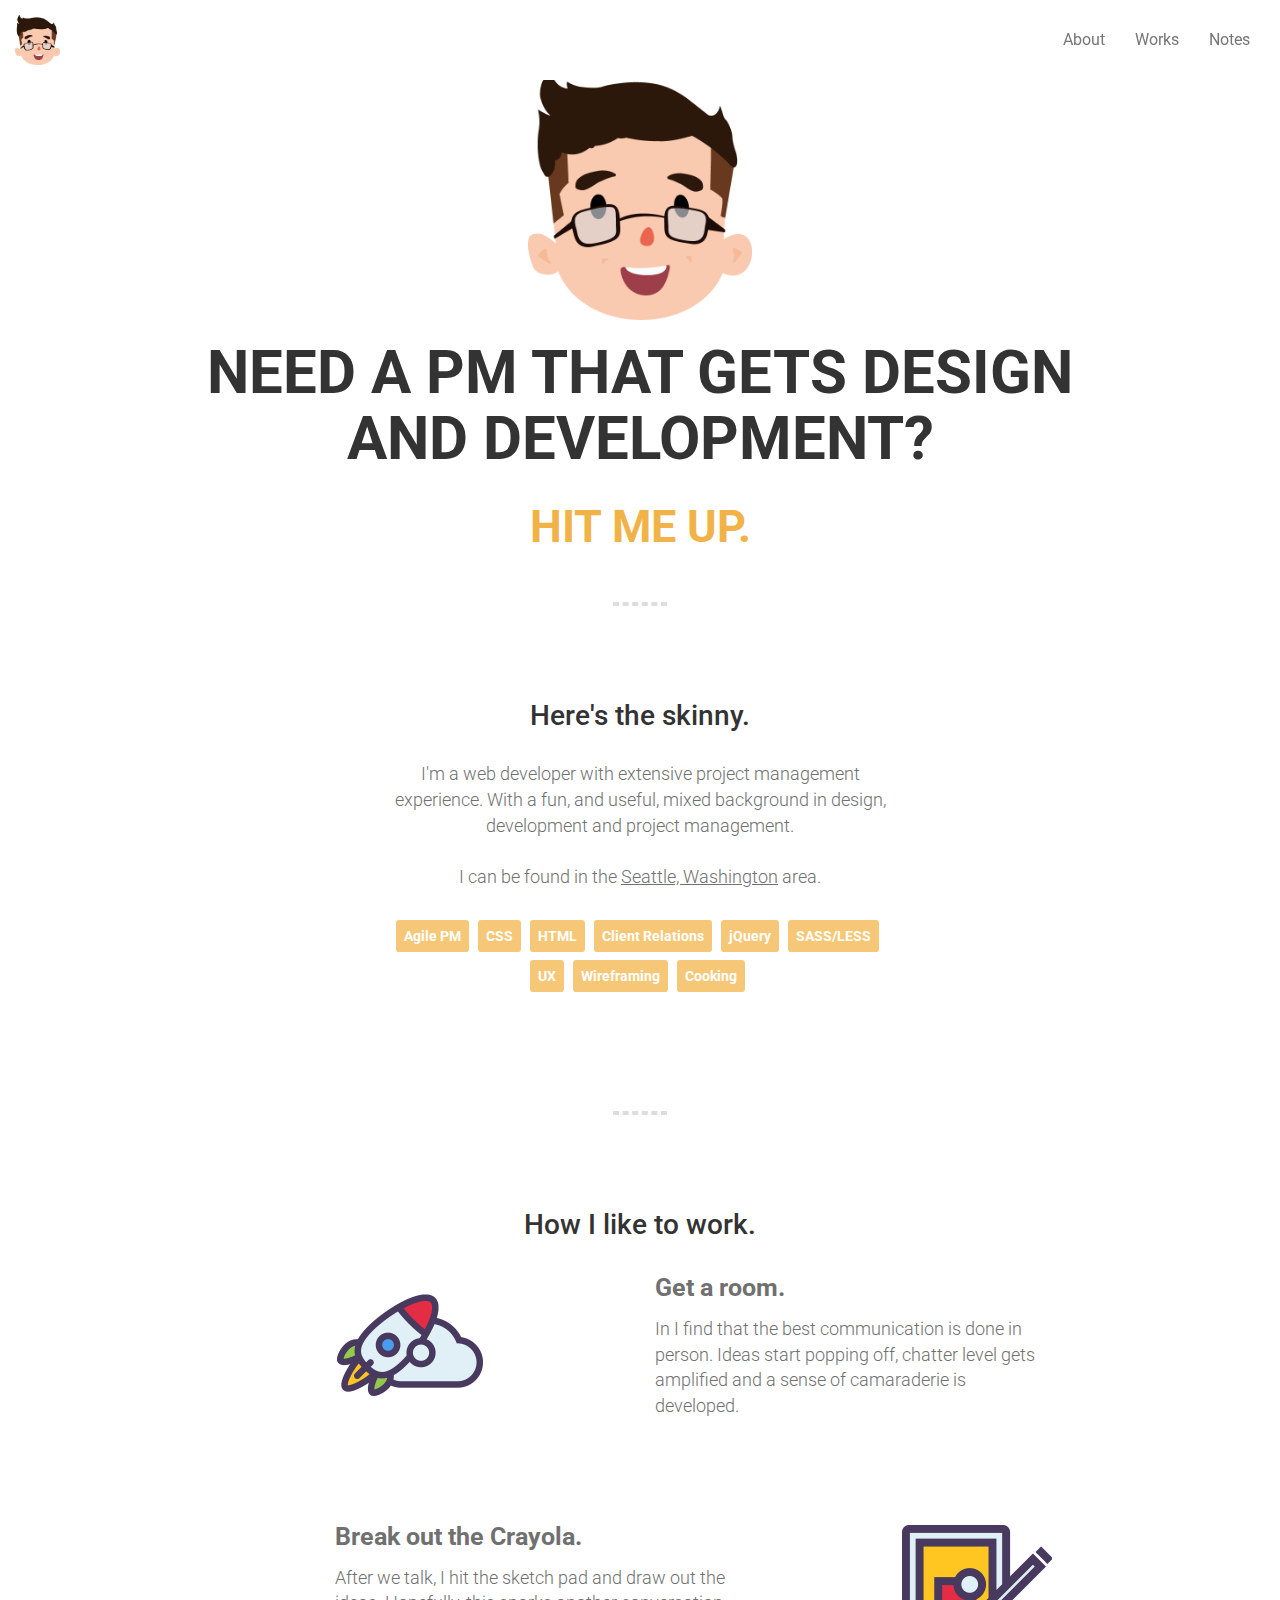
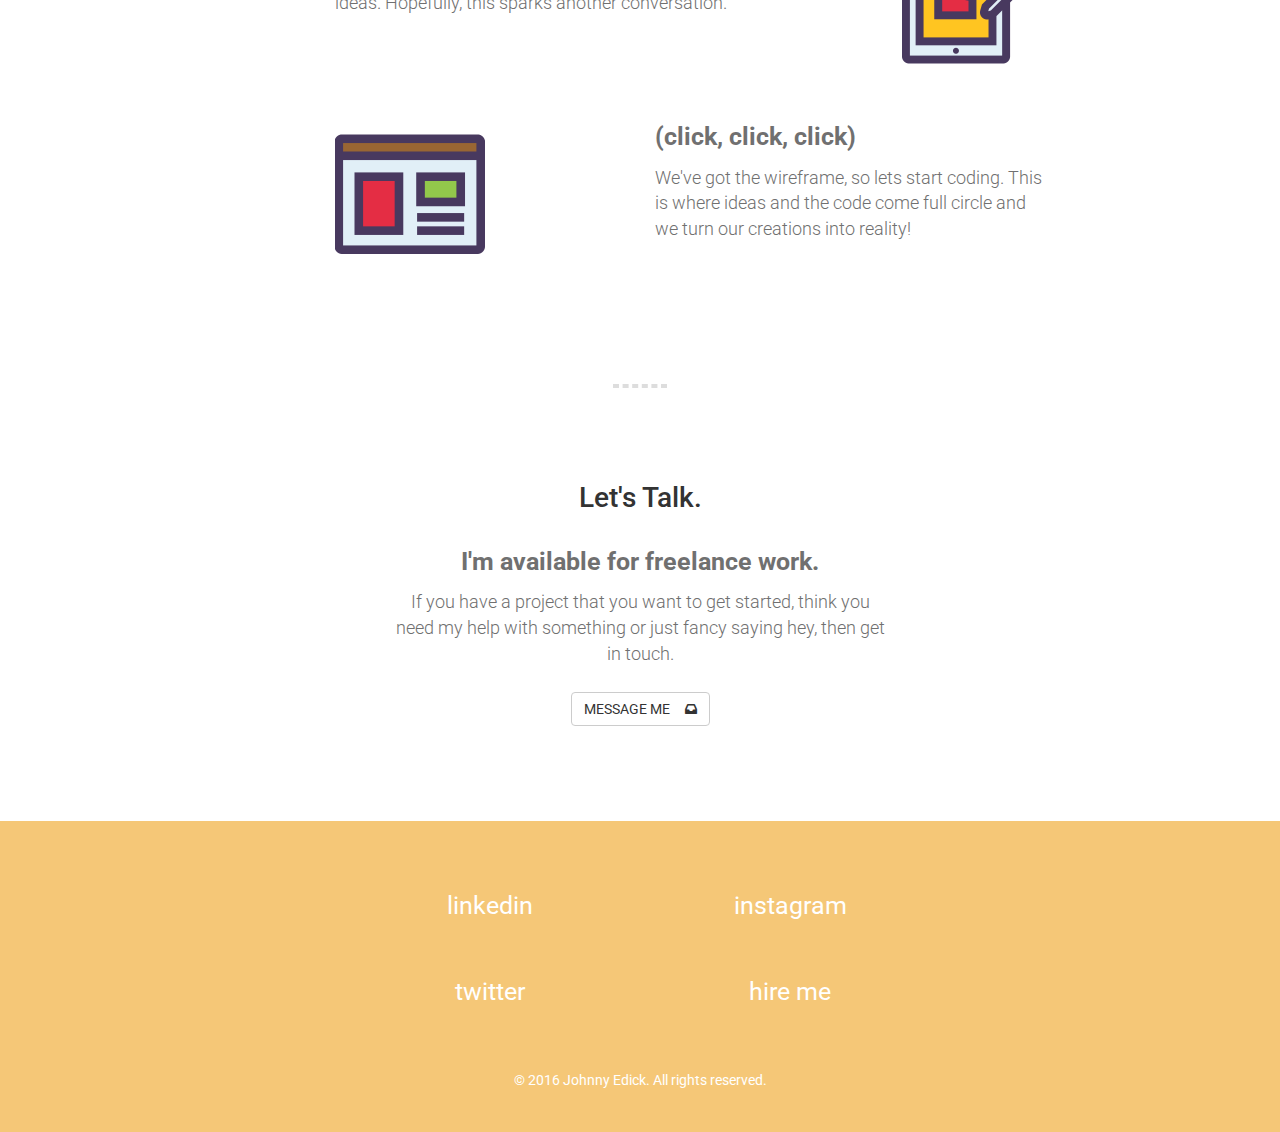
==== index.html @ 8bd36ff8 "updating responsive layout" ====
<html lang="en">
<head>
	<!-- standard -->
	<script type="text/javascript" src="bower_components/jquery/dist/jquery.min.js"></script>
	<script type="text/javascript" src="bower_components/bootstrap/dist/js/bootstrap.min.js"></script>
	<link rel="stylesheet" href="bower_components/bootstrap/dist/css/bootstrap.min.css" media="screen" title="boostrap-css" charset="utf-8">
	<link rel="stylesheet" href="https://maxcdn.bootstrapcdn.com/font-awesome/4.5.0/css/font-awesome.min.css">
	<!-- animations -->
	<link rel="stylesheet" href="css/animations.css">
	<!-- typeface -->
	<link href='https://fonts.googleapis.com/css?family=Roboto:400,300,500,700,100' rel='stylesheet' type='text/css'>
	<!-- custom -->
	<link rel="stylesheet" href="css/mah-stylesheet.css">
	<script type="text/javascript" src="js/app.js"></script>
	<!-- get the tooltips going -->
	<script type="text/javascript">
		$(document).ready(function() {
			$("body").tooltip({ selector: '[data-toggle=tooltip]' });
		});
	</script>
	
	<!--      SHOW ME WHAT YOU GOT      
					___          
			    . -^   `--,      
			   /# =========`-_   
			  /# (--====___====\ 
			 /#   .- --.  . --.| 
			/##   |  * ) (   * ),
			|##   \    /\ \   / |
			|###   ---   \ ---  |
			|####      ___)    #|
			|######           ##|
			 \##### ---------- / 
			  \####           (  
			   `\###          |  
			     \###         |  
			      \##        |   
			       \###.    .)   
			        `======/    
	-->
</head>

<body>
<!-- navigation -->
<nav class="navbar navbar-default navbar-fixed-top nav-down">
	<div class="container-fluid">
		<!-- Brand and toggle get grouped for better mobile display -->
		<div class="navbar-header">
			<button type="button" class="navbar-toggle collapsed" data-toggle="collapse" data-target="#nav-toggled-links" aria-expanded="false">
				<span class="sr-only">Toggle navigation</span>
				<span class="icon-bar"></span>
				<span class="icon-bar"></span>
				<span class="icon-bar"></span>
			</button>
			<a class="navbar-brand" href="#">
				<img class="nav-head" src="img/johnnyHead.png" alt="" /><div class="myname">Johnny Edick</div>
			</a>
		</div>
		<!-- Collect the nav links, forms, and other content for toggling -->
		<div class="collapse navbar-collapse" id="nav-toggled-links">
			<ul class="nav navbar-nav navbar-right">
				<li><a href="index.html" class="active">About</a></li>
				<li><a href="works.html">Works</a></li>
				<li><a href="notes.html">Notes</a></li>
			</ul>
		</div><!-- /.navbar-collapse -->
	</div><!-- /.container-fluid -->
</nav>

<div class="container-fluid">
	<section id="major">
		<div class="row">
			<div class="col-xs-12 text-center">
				<div class="container-head">
					<!-- http://www.justinaguilar.com/animations/images/ross-v2.png -->
					<img class="head-ill hatch" src="img/johnnyHead.png" alt="It's My Head!!">
				</div>
				<span class="headline text-center">
					<!-- <h3>johnny edick</h3>
					<h4 class="small">web designer</h4> -->
					<h3 class="small pullUp">Need a PM<span  class="hidden-xs hidden-sm"> that gets design <br>and development</span>?</h3>
					<a href="mailto:johnmedick@gmail.com" class="email-lnk" style="text-decoration: none;">
						<h4 class="small pullUp">Hit me up.</h4>
					</a>
				</span>
			</div>
		</div>
	</section>
	<hr>
	<section class="hello">
		<span class="headline text-center">
			<h4>Here's the skinny.</h4>
			<p class="blurb font-smoothing">
				I'm a web developer with extensive project management experience.  With a fun, and useful, mixed background in design,
development and project management.  <br><br>I can be found in the <a target="_blank" href="https://weather.com/weather/today/l/USWA0395:1:US" style="text-decoration: underline;">Seattle, Washington</a> area.
				<br/><br/>
				<span class="label label-default label-gold">Agile PM</span>
				<span class="label label-default label-gold">CSS</span>
				<span class="label label-default label-gold">HTML</span>
				<span class="label label-default label-gold">Client Relations</span>
				<span class="label label-default label-gold">jQuery</span>
				<span class="label label-default label-gold">SASS/LESS</span>
				<span class="label label-default label-gold">UX</span>
				<span class="label label-default label-gold">Wireframing</span>
				<span class="label label-default label-gold" data-toggle="tooltip" data-placement="right" title="With the girlfriends help">Cooking</span>
		</span>
	</section><!-- end of hello section -->
	<hr>
	
	<section class="enjoys">
		<span class="headline text-center hidden-sm hidden-xs">
			<h4>How I like to work.</h4>
			<div class="row blurb font-smoothing text-left">
				<div class="hidden-xs hidden-sm col-md-2 col-md-offset-3">
					<img src="img/rocket.png" alt="Get A Room" style="max-width: 100%; height: 150px;">
				</div>
				<div class="col-xs-10 col-xs-offset-1 col-md-4 blurb font-smoothing">
					<p class="blurb-title">Get a room.</p>
					In I find that the best communication is done in person.  Ideas start popping off, chatter level gets amplified and a sense of camaraderie is developed.
				</div>
			</div>
			
			<div class="row blurb font-smoothing text-left blurb font-smoothing">
				<div class="col-xs-10 col-xs-offset-1 col-md-4 col-md-offset-3">
					<p class="blurb-title">Break out the Crayola.</p>
					After we talk, I hit the sketch pad and draw out the ideas.  Hopefully, this sparks another conversation.
				</div>
				<div class="hidden-xs hidden-sm col-md-3 text-right">
					<img src="img/sketch.png" alt="Get A Room" style="max-width: 100%; height: 150px;">
				</div>
			</div>
			
			<div class="row blurb font-smoothing text-left blurb font-smoothing">
				<div class="hidden-xs hidden-sm col-md-2 col-md-offset-3">
					<img src="img/window.png" alt="Get A Room" style="max-width: 100%; height: 150px;">
				</div>
				<div class="col-xs-10 col-xs-offset-1 col-md-4">
					<p class="blurb-title">(click, click, click)</p>
					We've got the wireframe, so lets start coding.  This is where ideas and the code come full circle and we turn our creations into reality!
				</div>
			</div>
		</span>
	</section>
	
	<!-- visibile sm xs -->
	<section class="work text-center hidden-md hidden-lg">
		<span class="headline">
			<h4>How I like to work.</h4>			
			<div class="blurb font-smoothing text-center">
				<p class="blurb-title">Get a room.</p>
				In I find that the best communication is done in person.  Ideas start popping off, chatter level gets amplified and a sense of camaraderie is developed.
			</div>
			<div class="blurb font-smoothing text-center">
				<p class="blurb-title">Break out the Crayola.</p>
				After we talk, I hit the sketch pad and draw out the ideas.  Hopefully, this sparks another conversation.
			</div>
			<div class="blurb font-smoothing text-center">
				<p class="blurb-title">(click, click, click)</p>
				We've got the wireframe, so lets start coding.  This is where ideas and the code come full circle and we turn our creations into reality!
			</div>
		</span>
		 
	</section>
	 
	
	<hr>
	<section class="work text-center">
		<span class="headline">
			<h4>Let's Talk.</h4>			
			<div class="blurb font-smoothing text-center">
				<p class="blurb-title">I'm available for freelance work.</p> 
				If you have a project that you want to get started, think you need my help with something or just fancy saying hey, then get in touch.
				<br><br><p class="btn btn-default">
					<a href="mailto:johnmedick@gmail.com" class="email-lnk">MESSAGE ME<i class="fa fa-inbox" style="margin-left: 15px;"></i></a>
				</p>
			</div>
		</span>
	</section>
</div>
<footer>
	<div class="container">
		<div class="row">
			<div class="col-xs-12">
				<ul class="social-list list-inline">
					<li><a target="_blank" href="https://www.linkedin.com/in/johnnyedick">linkedin</a></li>
					<li><a target="_blank" href="http://instagram.com/thebushybrow">instagram</a></li>
					<li><a target="_blank" href="https://twitter.com/johnnyedick">twitter</a></li>
					<li><a target="_blank" href="mailto:johnmedick@gmail.com" class="email-lnk">hire me</a></li>	
				</ul>
			</div>
		</div>
		<div class="row">
			<div class="col-xs-12">
				<p>&#169; 2016 <a href="http://johnnyedick.com">Johnny Edick</a>. All rights reserved.</p>
			</div>
		</div>
	</div>
</footer>
</body>
</html>
---- css/animations.css ----
/*
==============================================
CSS3 ANIMATION CHEAT SHEET
==============================================

Made by Justin Aguilar

www.justinaguilar.com/animations/

Questions, comments, concerns, love letters:
justin@justinaguilar.com
==============================================
*/

/*
==============================================
slideDown
==============================================
*/


.slideDown{
	animation-name: slideDown;
	-webkit-animation-name: slideDown;	

	animation-duration: 1s;	
	-webkit-animation-duration: 1s;

	animation-timing-function: ease;	
	-webkit-animation-timing-function: ease;	

	visibility: visible !important;						
}

@keyframes slideDown {
	0% {
		transform: translateY(-100%);
	}
	50%{
		transform: translateY(8%);
	}
	65%{
		transform: translateY(-4%);
	}
	80%{
		transform: translateY(4%);
	}
	95%{
		transform: translateY(-2%);
	}			
	100% {
		transform: translateY(0%);
	}		
}

@-webkit-keyframes slideDown {
	0% {
		-webkit-transform: translateY(-100%);
	}
	50%{
		-webkit-transform: translateY(8%);
	}
	65%{
		-webkit-transform: translateY(-4%);
	}
	80%{
		-webkit-transform: translateY(4%);
	}
	95%{
		-webkit-transform: translateY(-2%);
	}			
	100% {
		-webkit-transform: translateY(0%);
	}	
}

/*
==============================================
slideUp
==============================================
*/


.slideUp{
	animation-name: slideUp;
	-webkit-animation-name: slideUp;	

	animation-duration: 1s;	
	-webkit-animation-duration: 1s;

	animation-timing-function: ease;	
	-webkit-animation-timing-function: ease;

	visibility: visible !important;			
}

@keyframes slideUp {
	0% {
		transform: translateY(100%);
	}
	50%{
		transform: translateY(-8%);
	}
	65%{
		transform: translateY(4%);
	}
	80%{
		transform: translateY(-4%);
	}
	95%{
		transform: translateY(2%);
	}			
	100% {
		transform: translateY(0%);
	}	
}

@-webkit-keyframes slideUp {
	0% {
		-webkit-transform: translateY(100%);
	}
	50%{
		-webkit-transform: translateY(-8%);
	}
	65%{
		-webkit-transform: translateY(4%);
	}
	80%{
		-webkit-transform: translateY(-4%);
	}
	95%{
		-webkit-transform: translateY(2%);
	}			
	100% {
		-webkit-transform: translateY(0%);
	}	
}

/*
==============================================
slideLeft
==============================================
*/


.slideLeft{
	animation-name: slideLeft;
	-webkit-animation-name: slideLeft;	

	animation-duration: 1s;	
	-webkit-animation-duration: 1s;

	animation-timing-function: ease-in-out;	
	-webkit-animation-timing-function: ease-in-out;		

	visibility: visible !important;	
}

@keyframes slideLeft {
	0% {
		transform: translateX(150%);
	}
	50%{
		transform: translateX(-8%);
	}
	65%{
		transform: translateX(4%);
	}
	80%{
		transform: translateX(-4%);
	}
	95%{
		transform: translateX(2%);
	}			
	100% {
		transform: translateX(0%);
	}
}

@-webkit-keyframes slideLeft {
	0% {
		-webkit-transform: translateX(150%);
	}
	50%{
		-webkit-transform: translateX(-8%);
	}
	65%{
		-webkit-transform: translateX(4%);
	}
	80%{
		-webkit-transform: translateX(-4%);
	}
	95%{
		-webkit-transform: translateX(2%);
	}			
	100% {
		-webkit-transform: translateX(0%);
	}
}

/*
==============================================
slideRight
==============================================
*/


.slideRight{
	animation-name: slideRight;
	-webkit-animation-name: slideRight;	

	animation-duration: 1s;	
	-webkit-animation-duration: 1s;

	animation-timing-function: ease-in-out;	
	-webkit-animation-timing-function: ease-in-out;		

	visibility: visible !important;	
}

@keyframes slideRight {
	0% {
		transform: translateX(-150%);
	}
	50%{
		transform: translateX(8%);
	}
	65%{
		transform: translateX(-4%);
	}
	80%{
		transform: translateX(4%);
	}
	95%{
		transform: translateX(-2%);
	}			
	100% {
		transform: translateX(0%);
	}	
}

@-webkit-keyframes slideRight {
	0% {
		-webkit-transform: translateX(-150%);
	}
	50%{
		-webkit-transform: translateX(8%);
	}
	65%{
		-webkit-transform: translateX(-4%);
	}
	80%{
		-webkit-transform: translateX(4%);
	}
	95%{
		-webkit-transform: translateX(-2%);
	}			
	100% {
		-webkit-transform: translateX(0%);
	}
}

/*
==============================================
slideExpandUp
==============================================
*/


.slideExpandUp{
	animation-name: slideExpandUp;
	-webkit-animation-name: slideExpandUp;	

	animation-duration: 1.6s;	
	-webkit-animation-duration: 1.6s;

	animation-timing-function: ease-out;	
	-webkit-animation-timing-function: ease -out;

	visibility: visible !important;	
}

@keyframes slideExpandUp {
	0% {
		transform: translateY(100%) scaleX(0.5);
	}
	30%{
		transform: translateY(-8%) scaleX(0.5);
	}	
	40%{
		transform: translateY(2%) scaleX(0.5);
	}
	50%{
		transform: translateY(0%) scaleX(1.1);
	}
	60%{
		transform: translateY(0%) scaleX(0.9);		
	}
	70% {
		transform: translateY(0%) scaleX(1.05);
	}			
	80%{
		transform: translateY(0%) scaleX(0.95);		
	}
	90% {
		transform: translateY(0%) scaleX(1.02);
	}	
	100%{
		transform: translateY(0%) scaleX(1);		
	}
}

@-webkit-keyframes slideExpandUp {
	0% {
		-webkit-transform: translateY(100%) scaleX(0.5);
	}
	30%{
		-webkit-transform: translateY(-8%) scaleX(0.5);
	}	
	40%{
		-webkit-transform: translateY(2%) scaleX(0.5);
	}
	50%{
		-webkit-transform: translateY(0%) scaleX(1.1);
	}
	60%{
		-webkit-transform: translateY(0%) scaleX(0.9);		
	}
	70% {
		-webkit-transform: translateY(0%) scaleX(1.05);
	}			
	80%{
		-webkit-transform: translateY(0%) scaleX(0.95);		
	}
	90% {
		-webkit-transform: translateY(0%) scaleX(1.02);
	}	
	100%{
		-webkit-transform: translateY(0%) scaleX(1);		
	}
}

/*
==============================================
expandUp
==============================================
*/


.expandUp{
	animation-name: expandUp;
	-webkit-animation-name: expandUp;	

	animation-duration: 0.7s;	
	-webkit-animation-duration: 0.7s;

	animation-timing-function: ease;	
	-webkit-animation-timing-function: ease;		

	visibility: visible !important;	
}

@keyframes expandUp {
	0% {
		transform: translateY(100%) scale(0.6) scaleY(0.5);
	}
	60%{
		transform: translateY(-7%) scaleY(1.12);
	}
	75%{
		transform: translateY(3%);
	}	
	100% {
		transform: translateY(0%) scale(1) scaleY(1);
	}	
}

@-webkit-keyframes expandUp {
	0% {
		-webkit-transform: translateY(100%) scale(0.6) scaleY(0.5);
	}
	60%{
		-webkit-transform: translateY(-7%) scaleY(1.12);
	}
	75%{
		-webkit-transform: translateY(3%);
	}	
	100% {
		-webkit-transform: translateY(0%) scale(1) scaleY(1);
	}	
}

/*
==============================================
fadeIn
==============================================
*/

.fadeIn{
	animation-name: fadeIn;
	-webkit-animation-name: fadeIn;	

	animation-duration: 1.5s;	
	-webkit-animation-duration: 1.5s;

	animation-timing-function: ease-in-out;	
	-webkit-animation-timing-function: ease-in-out;		

	visibility: visible !important;	
}

@keyframes fadeIn {
	0% {
		transform: scale(0);
		opacity: 0.0;		
	}
	60% {
		transform: scale(1.1);	
	}
	80% {
		transform: scale(0.9);
		opacity: 1;	
	}	
	100% {
		transform: scale(1);
		opacity: 1;	
	}		
}

@-webkit-keyframes fadeIn {
	0% {
		-webkit-transform: scale(0);
		opacity: 0.0;		
	}
	60% {
		-webkit-transform: scale(1.1);
	}
	80% {
		-webkit-transform: scale(0.9);
		opacity: 1;	
	}	
	100% {
		-webkit-transform: scale(1);
		opacity: 1;	
	}		
}

/*
==============================================
expandOpen
==============================================
*/


.expandOpen{
	animation-name: expandOpen;
	-webkit-animation-name: expandOpen;	

	animation-duration: 1.2s;	
	-webkit-animation-duration: 1.2s;

	animation-timing-function: ease-out;	
	-webkit-animation-timing-function: ease-out;	

	visibility: visible !important;	
}

@keyframes expandOpen {
	0% {
		transform: scale(1.8);		
	}
	50% {
		transform: scale(0.95);
	}	
	80% {
		transform: scale(1.05);
	}
	90% {
		transform: scale(0.98);
	}	
	100% {
		transform: scale(1);
	}			
}

@-webkit-keyframes expandOpen {
	0% {
		-webkit-transform: scale(1.8);		
	}
	50% {
		-webkit-transform: scale(0.95);
	}	
	80% {
		-webkit-transform: scale(1.05);
	}
	90% {
		-webkit-transform: scale(0.98);
	}	
	100% {
		-webkit-transform: scale(1);
	}					
}

/*
==============================================
bigEntrance
==============================================
*/


.bigEntrance{
	animation-name: bigEntrance;
	-webkit-animation-name: bigEntrance;	

	animation-duration: 1.6s;	
	-webkit-animation-duration: 1.6s;

	animation-timing-function: ease-out;	
	-webkit-animation-timing-function: ease-out;	

	visibility: visible !important;			
}

@keyframes bigEntrance {
	0% {
		transform: scale(0.3) rotate(6deg) translateX(-30%) translateY(30%);
		opacity: 0.2;
	}
	30% {
		transform: scale(1.03) rotate(-2deg) translateX(2%) translateY(-2%);		
		opacity: 1;
	}
	45% {
		transform: scale(0.98) rotate(1deg) translateX(0%) translateY(0%);
		opacity: 1;
	}
	60% {
		transform: scale(1.01) rotate(-1deg) translateX(0%) translateY(0%);		
		opacity: 1;
	}	
	75% {
		transform: scale(0.99) rotate(1deg) translateX(0%) translateY(0%);
		opacity: 1;
	}
	90% {
		transform: scale(1.01) rotate(0deg) translateX(0%) translateY(0%);		
		opacity: 1;
	}	
	100% {
		transform: scale(1) rotate(0deg) translateX(0%) translateY(0%);
		opacity: 1;
	}		
}

@-webkit-keyframes bigEntrance {
	0% {
		-webkit-transform: scale(0.3) rotate(6deg) translateX(-30%) translateY(30%);
		opacity: 0.2;
	}
	30% {
		-webkit-transform: scale(1.03) rotate(-2deg) translateX(2%) translateY(-2%);		
		opacity: 1;
	}
	45% {
		-webkit-transform: scale(0.98) rotate(1deg) translateX(0%) translateY(0%);
		opacity: 1;
	}
	60% {
		-webkit-transform: scale(1.01) rotate(-1deg) translateX(0%) translateY(0%);		
		opacity: 1;
	}	
	75% {
		-webkit-transform: scale(0.99) rotate(1deg) translateX(0%) translateY(0%);
		opacity: 1;
	}
	90% {
		-webkit-transform: scale(1.01) rotate(0deg) translateX(0%) translateY(0%);		
		opacity: 1;
	}	
	100% {
		-webkit-transform: scale(1) rotate(0deg) translateX(0%) translateY(0%);
		opacity: 1;
	}				
}

/*
==============================================
hatch
==============================================
*/

.hatch{
	animation-name: hatch;
	-webkit-animation-name: hatch;	

	animation-duration: 2s;	
	-webkit-animation-duration: 2s;

	animation-timing-function: ease-in-out;	
	-webkit-animation-timing-function: ease-in-out;

	transform-origin: 50% 100%;
	-ms-transform-origin: 50% 100%;
	-webkit-transform-origin: 50% 100%; 

	visibility: visible !important;		
}

@keyframes hatch {
	0% {
		transform: rotate(0deg) scaleY(0.6);
	}
	20% {
		transform: rotate(-2deg) scaleY(1.05);
	}
	35% {
		transform: rotate(2deg) scaleY(1);
	}
	50% {
		transform: rotate(-2deg);
	}	
	65% {
		transform: rotate(1deg);
	}	
	80% {
		transform: rotate(-1deg);
	}		
	100% {
		transform: rotate(0deg);
	}									
}

@-webkit-keyframes hatch {
	0% {
		-webkit-transform: rotate(0deg) scaleY(0.6);
	}
	20% {
		-webkit-transform: rotate(-2deg) scaleY(1.05);
	}
	35% {
		-webkit-transform: rotate(2deg) scaleY(1);
	}
	50% {
		-webkit-transform: rotate(-2deg);
	}	
	65% {
		-webkit-transform: rotate(1deg);
	}	
	80% {
		-webkit-transform: rotate(-1deg);
	}		
	100% {
		-webkit-transform: rotate(0deg);
	}		
}


/*
==============================================
bounce
==============================================
*/


.bounce{
	animation-name: bounce;
	-webkit-animation-name: bounce;	

	animation-duration: 1.6s;	
	-webkit-animation-duration: 1.6s;

	animation-timing-function: ease;	
	-webkit-animation-timing-function: ease;	
	
	transform-origin: 50% 100%;
	-ms-transform-origin: 50% 100%;
	-webkit-transform-origin: 50% 100%; 	
}

@keyframes bounce {
	0% {
		transform: translateY(0%) scaleY(0.6);
	}
	60%{
		transform: translateY(-100%) scaleY(1.1);
	}
	70%{
		transform: translateY(0%) scaleY(0.95) scaleX(1.05);
	}
	80%{
		transform: translateY(0%) scaleY(1.05) scaleX(1);
	}	
	90%{
		transform: translateY(0%) scaleY(0.95) scaleX(1);
	}				
	100%{
		transform: translateY(0%) scaleY(1) scaleX(1);
	}	
}

@-webkit-keyframes bounce {
	0% {
		-webkit-transform: translateY(0%) scaleY(0.6);
	}
	60%{
		-webkit-transform: translateY(-100%) scaleY(1.1);
	}
	70%{
		-webkit-transform: translateY(0%) scaleY(0.95) scaleX(1.05);
	}
	80%{
		-webkit-transform: translateY(0%) scaleY(1.05) scaleX(1);
	}	
	90%{
		-webkit-transform: translateY(0%) scaleY(0.95) scaleX(1);
	}				
	100%{
		-webkit-transform: translateY(0%) scaleY(1) scaleX(1);
	}		
}


/*
==============================================
pulse
==============================================
*/

.pulse{
	animation-name: pulse;
	-webkit-animation-name: pulse;	

	animation-duration: 1.5s;	
	-webkit-animation-duration: 1.5s;

	animation-iteration-count: infinite;
	-webkit-animation-iteration-count: infinite;
}

@keyframes pulse {
	0% {
		transform: scale(0.9);
		opacity: 0.7;		
	}
	50% {
		transform: scale(1);
		opacity: 1;	
	}	
	100% {
		transform: scale(0.9);
		opacity: 0.7;	
	}			
}

@-webkit-keyframes pulse {
	0% {
		-webkit-transform: scale(0.95);
		opacity: 0.7;		
	}
	50% {
		-webkit-transform: scale(1);
		opacity: 1;	
	}	
	100% {
		-webkit-transform: scale(0.95);
		opacity: 0.7;	
	}			
}

/*
==============================================
floating
==============================================
*/

.floating{
	animation-name: floating;
	-webkit-animation-name: floating;

	animation-duration: 1.5s;	
	-webkit-animation-duration: 1.5s;

	animation-iteration-count: infinite;
	-webkit-animation-iteration-count: infinite;
}

@keyframes floating {
	0% {
		transform: translateY(0%);	
	}
	50% {
		transform: translateY(8%);	
	}	
	100% {
		transform: translateY(0%);
	}			
}

@-webkit-keyframes floating {
	0% {
		-webkit-transform: translateY(0%);	
	}
	50% {
		-webkit-transform: translateY(8%);	
	}	
	100% {
		-webkit-transform: translateY(0%);
	}			
}

/*
==============================================
tossing
==============================================
*/

.tossing{
	animation-name: tossing;
	-webkit-animation-name: tossing;	

	animation-duration: 2.5s;	
	-webkit-animation-duration: 2.5s;

	animation-iteration-count: infinite;
	-webkit-animation-iteration-count: infinite;
}

@keyframes tossing {
	0% {
		transform: rotate(-4deg);	
	}
	50% {
		transform: rotate(4deg);
	}
	100% {
		transform: rotate(-4deg);	
	}						
}

@-webkit-keyframes tossing {
	0% {
		-webkit-transform: rotate(-4deg);	
	}
	50% {
		-webkit-transform: rotate(4deg);
	}
	100% {
		-webkit-transform: rotate(-4deg);	
	}				
}

/*
==============================================
pullUp
==============================================
*/

.pullUp{
	animation-name: pullUp;
	-webkit-animation-name: pullUp;	

	animation-duration: 1.1s;	
	-webkit-animation-duration: 1.1s;

	animation-timing-function: ease-out;	
	-webkit-animation-timing-function: ease-out;	

	transform-origin: 50% 100%;
	-ms-transform-origin: 50% 100%;
	-webkit-transform-origin: 50% 100%; 		
}

@keyframes pullUp {
	0% {
		transform: scaleY(0.1);
	}
	40% {
		transform: scaleY(1.02);
	}
	60% {
		transform: scaleY(0.98);
	}
	80% {
		transform: scaleY(1.01);
	}
	100% {
		transform: scaleY(0.98);
	}				
	80% {
		transform: scaleY(1.01);
	}
	100% {
		transform: scaleY(1);
	}							
}

@-webkit-keyframes pullUp {
	0% {
		-webkit-transform: scaleY(0.1);
	}
	40% {
		-webkit-transform: scaleY(1.02);
	}
	60% {
		-webkit-transform: scaleY(0.98);
	}
	80% {
		-webkit-transform: scaleY(1.01);
	}
	100% {
		-webkit-transform: scaleY(0.98);
	}				
	80% {
		-webkit-transform: scaleY(1.01);
	}
	100% {
		-webkit-transform: scaleY(1);
	}		
}

/*
==============================================
pullDown
==============================================
*/

.pullDown{
	animation-name: pullDown;
	-webkit-animation-name: pullDown;	

	animation-duration: 1.1s;	
	-webkit-animation-duration: 1.1s;

	animation-timing-function: ease-out;	
	-webkit-animation-timing-function: ease-out;	

	transform-origin: 50% 0%;
	-ms-transform-origin: 50% 0%;
	-webkit-transform-origin: 50% 0%; 		
}

@keyframes pullDown {
	0% {
		transform: scaleY(0.1);
	}
	40% {
		transform: scaleY(1.02);
	}
	60% {
		transform: scaleY(0.98);
	}
	80% {
		transform: scaleY(1.01);
	}
	100% {
		transform: scaleY(0.98);
	}				
	80% {
		transform: scaleY(1.01);
	}
	100% {
		transform: scaleY(1);
	}							
}

@-webkit-keyframes pullDown {
	0% {
		-webkit-transform: scaleY(0.1);
	}
	40% {
		-webkit-transform: scaleY(1.02);
	}
	60% {
		-webkit-transform: scaleY(0.98);
	}
	80% {
		-webkit-transform: scaleY(1.01);
	}
	100% {
		-webkit-transform: scaleY(0.98);
	}				
	80% {
		-webkit-transform: scaleY(1.01);
	}
	100% {
		-webkit-transform: scaleY(1);
	}		
}

/*
==============================================
stretchLeft
==============================================
*/

.stretchLeft{
	animation-name: stretchLeft;
	-webkit-animation-name: stretchLeft;	

	animation-duration: 1.5s;	
	-webkit-animation-duration: 1.5s;

	animation-timing-function: ease-out;	
	-webkit-animation-timing-function: ease-out;	

	transform-origin: 100% 0%;
	-ms-transform-origin: 100% 0%;
	-webkit-transform-origin: 100% 0%; 
}

@keyframes stretchLeft {
	0% {
		transform: scaleX(0.3);
	}
	40% {
		transform: scaleX(1.02);
	}
	60% {
		transform: scaleX(0.98);
	}
	80% {
		transform: scaleX(1.01);
	}
	100% {
		transform: scaleX(0.98);
	}				
	80% {
		transform: scaleX(1.01);
	}
	100% {
		transform: scaleX(1);
	}							
}

@-webkit-keyframes stretchLeft {
	0% {
		-webkit-transform: scaleX(0.3);
	}
	40% {
		-webkit-transform: scaleX(1.02);
	}
	60% {
		-webkit-transform: scaleX(0.98);
	}
	80% {
		-webkit-transform: scaleX(1.01);
	}
	100% {
		-webkit-transform: scaleX(0.98);
	}				
	80% {
		-webkit-transform: scaleX(1.01);
	}
	100% {
		-webkit-transform: scaleX(1);
	}		
}

/*
==============================================
stretchRight
==============================================
*/

.stretchRight{
	animation-name: stretchRight;
	-webkit-animation-name: stretchRight;	

	animation-duration: 1.5s;	
	-webkit-animation-duration: 1.5s;

	animation-timing-function: ease-out;	
	-webkit-animation-timing-function: ease-out;	

	transform-origin: 0% 0%;
	-ms-transform-origin: 0% 0%;
	-webkit-transform-origin: 0% 0%; 		
}

@keyframes stretchRight {
	0% {
		transform: scaleX(0.3);
	}
	40% {
		transform: scaleX(1.02);
	}
	60% {
		transform: scaleX(0.98);
	}
	80% {
		transform: scaleX(1.01);
	}
	100% {
		transform: scaleX(0.98);
	}				
	80% {
		transform: scaleX(1.01);
	}
	100% {
		transform: scaleX(1);
	}							
}

@-webkit-keyframes stretchRight {
	0% {
		-webkit-transform: scaleX(0.3);
	}
	40% {
		-webkit-transform: scaleX(1.02);
	}
	60% {
		-webkit-transform: scaleX(0.98);
	}
	80% {
		-webkit-transform: scaleX(1.01);
	}
	100% {
		-webkit-transform: scaleX(0.98);
	}				
	80% {
		-webkit-transform: scaleX(1.01);
	}
	100% {
		-webkit-transform: scaleX(1);
	}		
}
---- css/mah-stylesheet.css ----
.font-smoothing {
  -webkit-font-smoothing: antialiased;
  -moz-osx-font-smoothing: grayscale; }

html {
  font-size: 62.5%;
  /* Sets up the Base 10 stuff */ }

body {
  padding-top: 70px;
  font-family: "Roboto", sans-serif;
  color: #333; }

.navbar-header {
  height: 80px;
  background-color: white; }

.nav-toggle {
  margin-top: 15px !important; }

nav {
  background: #f5b335;
  height: 80px;
  position: fixed;
  top: 0;
  transition: top 0.2s ease-in-out;
  width: 100%;
  font-size: 16px; }
  nav .nav-bar {
    background-color: rgba(255, 255, 255, 0); }
  nav .nav-brand {
    height: auto;
    display: block; }
  nav .nav-head {
    max-height: 50px; }
  nav .myname {
    display: inline-block;
    position: absolute;
    left: -120px;
    top: 30px;
    z-index: -11111; }

.nav-up {
  top: -80px; }

a {
  text-decoration: none;
  color: inherit;
  -webkit-transition: color 0.3s ease;
  -moz-transition: color 0.3s ease;
  -ms-transition: color 0.3s ease;
  -o-transition: color 0.3s ease;
  transition: color 0.3s ease; }
  a:hover {
    color: #ed9f19; }

ul.nav.navbar-nav.navbar-right {
  padding-top: 15px;
  padding-right: 15px; }

.navbar {
  background-color: white;
  border: 0; }

section.hello, section.work {
  max-width: 500px;
  margin: 0 auto;
  padding: 45px 0; }
section.enjoys {
  margin: 0 auto;
  padding: 45px 0; }

hr {
  border: dashed 2px #DDD;
  width: 50px; }

#major h3 {
  font-size: 90px;
  text-transform: uppercase;
  font-weight: bold; }
  #major h3.small {
    font-size: 60px; }
#major h4.small {
  font-size: 45px;
  text-transform: uppercase;
  font-weight: bold;
  color: #f1b348;
  -webkit-transition: color 0.3s ease;
  -moz-transition: color 0.3s ease;
  -ms-transition: color 0.3s ease;
  -o-transition: color 0.3s ease;
  transition: color 0.3s ease; }
  #major h4.small:hover {
    color: #ed9f19; }

.container-head {
  height: 250px;
  width: 250px;
  margin: 0 auto; }
  .container-head .head-ill {
    max-height: 100%; }

.headline h4 {
  font-size: 28px;
  padding: 20px 0; }
.headline .blurb {
  font-size: 18px;
  font-weight: 300;
  color: #707070;
  margin-bottom: 50px; }
  .headline .blurb .blurb-title {
    font-weight: bold;
    font-size: 2.5rem; }
  .headline .blurb .label {
    padding: 8px;
    margin-right: 5px;
    line-height: 40px; }
    .headline .blurb .label.label-gold {
      background-color: #f5c777; }

.card {
  box-shadow: 0 2px 5px 0 rgba(0, 0, 0, 0.16), 0 2px 10px 0 rgba(0, 0, 0, 0.12); }
  .card .thumb-box {
    display: inline-block !important;
    position: relative !important;
    overflow: hidden;
    height: 200px;
    -webkit-transition: all 0.3s ease;
    -moz-transition: all 0.3s ease;
    -ms-transition: all 0.3s ease;
    -o-transition: all 0.3s ease;
    transition: all 0.3s ease; }
    .card .thumb-box img {
      max-width: 100% !important;
      overflow: hidden; }
    .card .thumb-box a {
      color: transparent;
      -webkit-transition: all 0.3s ease;
      -moz-transition: all 0.3s ease;
      -ms-transition: all 0.3s ease;
      -o-transition: all 0.3s ease;
      transition: all 0.3s ease; }
      .card .thumb-box a:hover .thumb-box-overlay {
        visibility: visible;
        opacity: 1;
        transition-delay: 0s;
        text-align: center;
        position: absolute;
        background-color: rgba(34, 34, 34, 0.5);
        color: #fff;
        width: 100%;
        height: 100%;
        text-shadow: 0 1px 2px rgba(0, 0, 0, 0.6);
        -webkit-transition: all 0.3s ease;
        -moz-transition: all 0.3s ease;
        -ms-transition: all 0.3s ease;
        -o-transition: all 0.3s ease;
        transition: all 0.3s ease; }
    .card .thumb-box .thumb-box-overlay {
      visibility: hidden;
      opacity: 0;
      -webkit-transition: all 0.3s ease;
      -moz-transition: all 0.3s ease;
      -ms-transition: all 0.3s ease;
      -o-transition: all 0.3s ease;
      transition: all 0.3s ease; }
      .card .thumb-box .thumb-box-overlay span {
        margin: auto;
        position: absolute;
        top: 80px;
        left: 0;
        bottom: 0;
        right: 0;
        font-size: 24px; }
  .card .thumb-title {
    font-size: 16px;
    font-size: 16px;
    padding: 15px 0;
    border-top: 1px solid #ddd;
    margin-bottom: 30px; }

footer {
  background: #f5c777;
  padding: 3em 0;
  text-align: center;
  color: white; }
  footer .social-list {
    overflow: hidden;
    margin: 0 auto;
    max-width: 600px;
    padding: 0;
    font-size: 2.5rem; }
    footer .social-list li {
      width: 50%;
      padding-top: 1em;
      padding-bottom: 1em;
      display: block;
      float: left; }
  footer p {
    font-size: 1em;
    font-weight: 400;
    margin: 0;
    padding: 2.5em 0 0; }

/*# sourceMappingURL=mah-stylesheet.css.map */
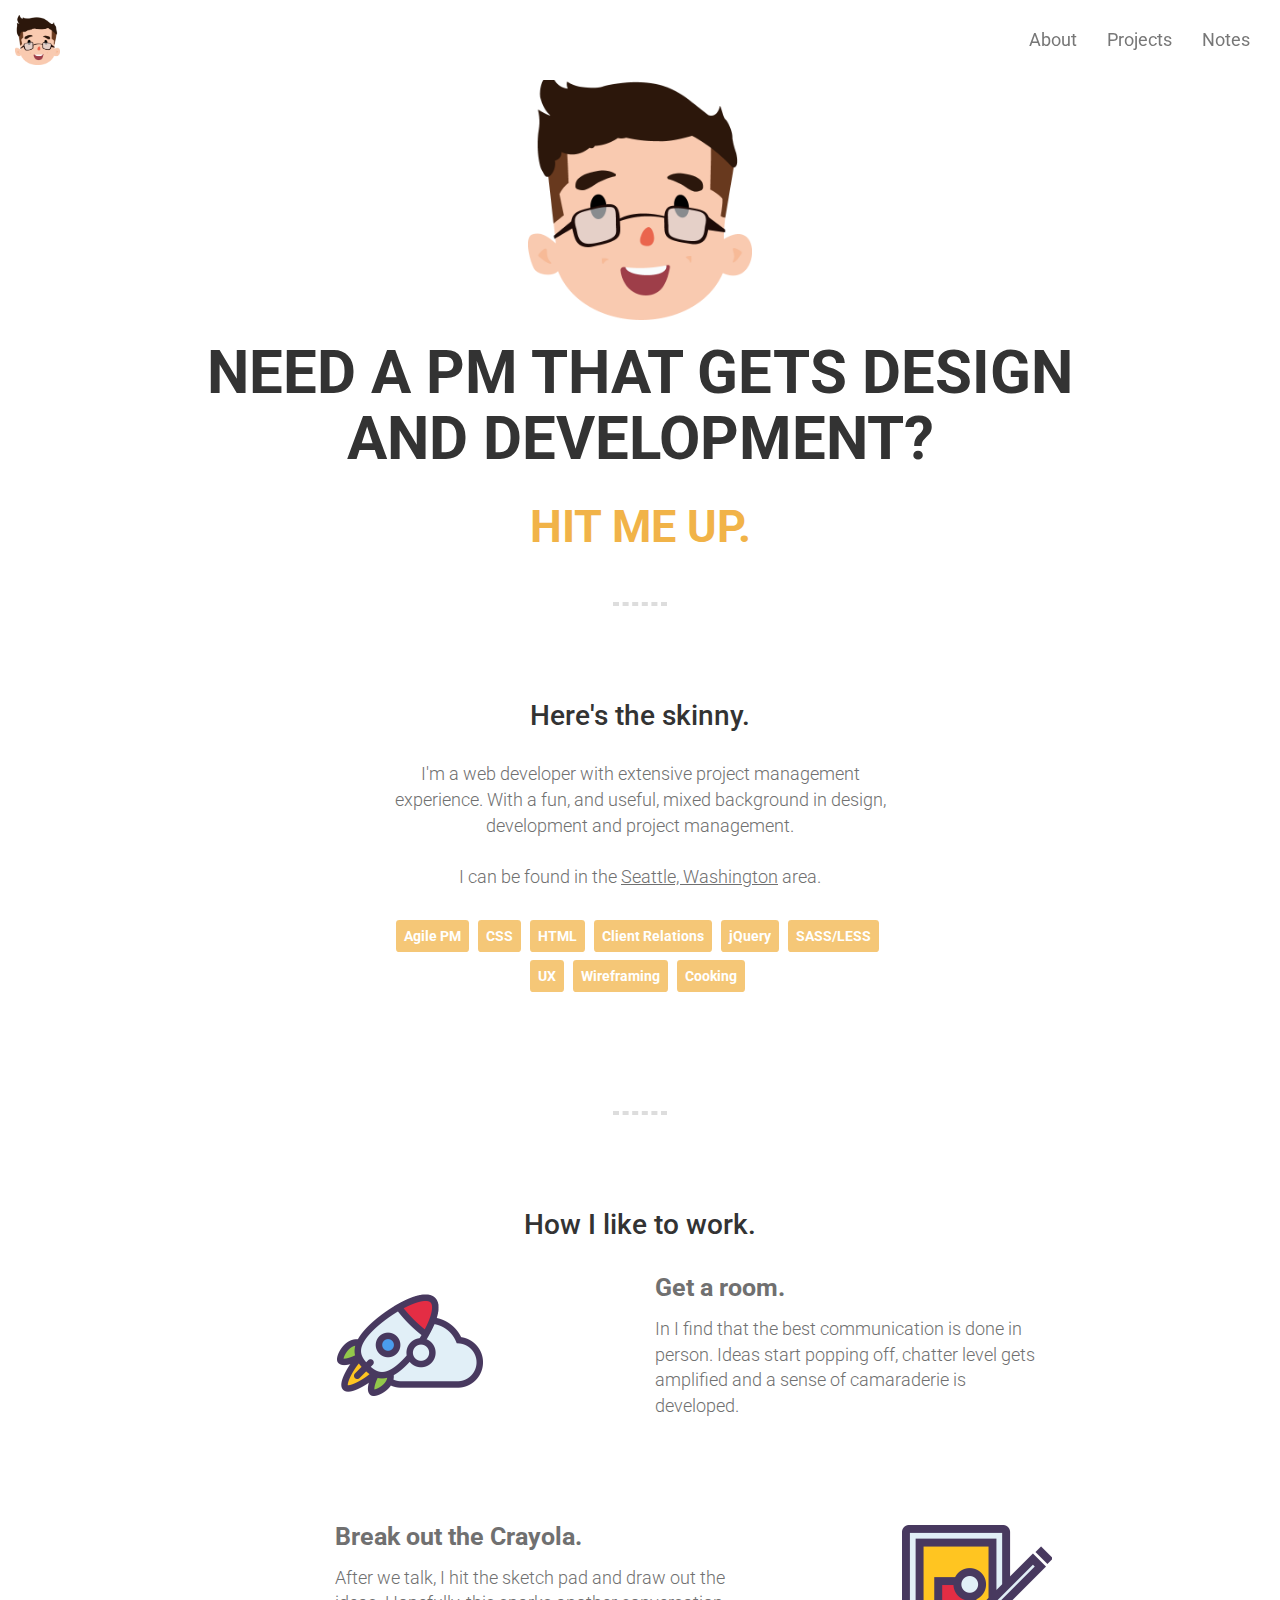
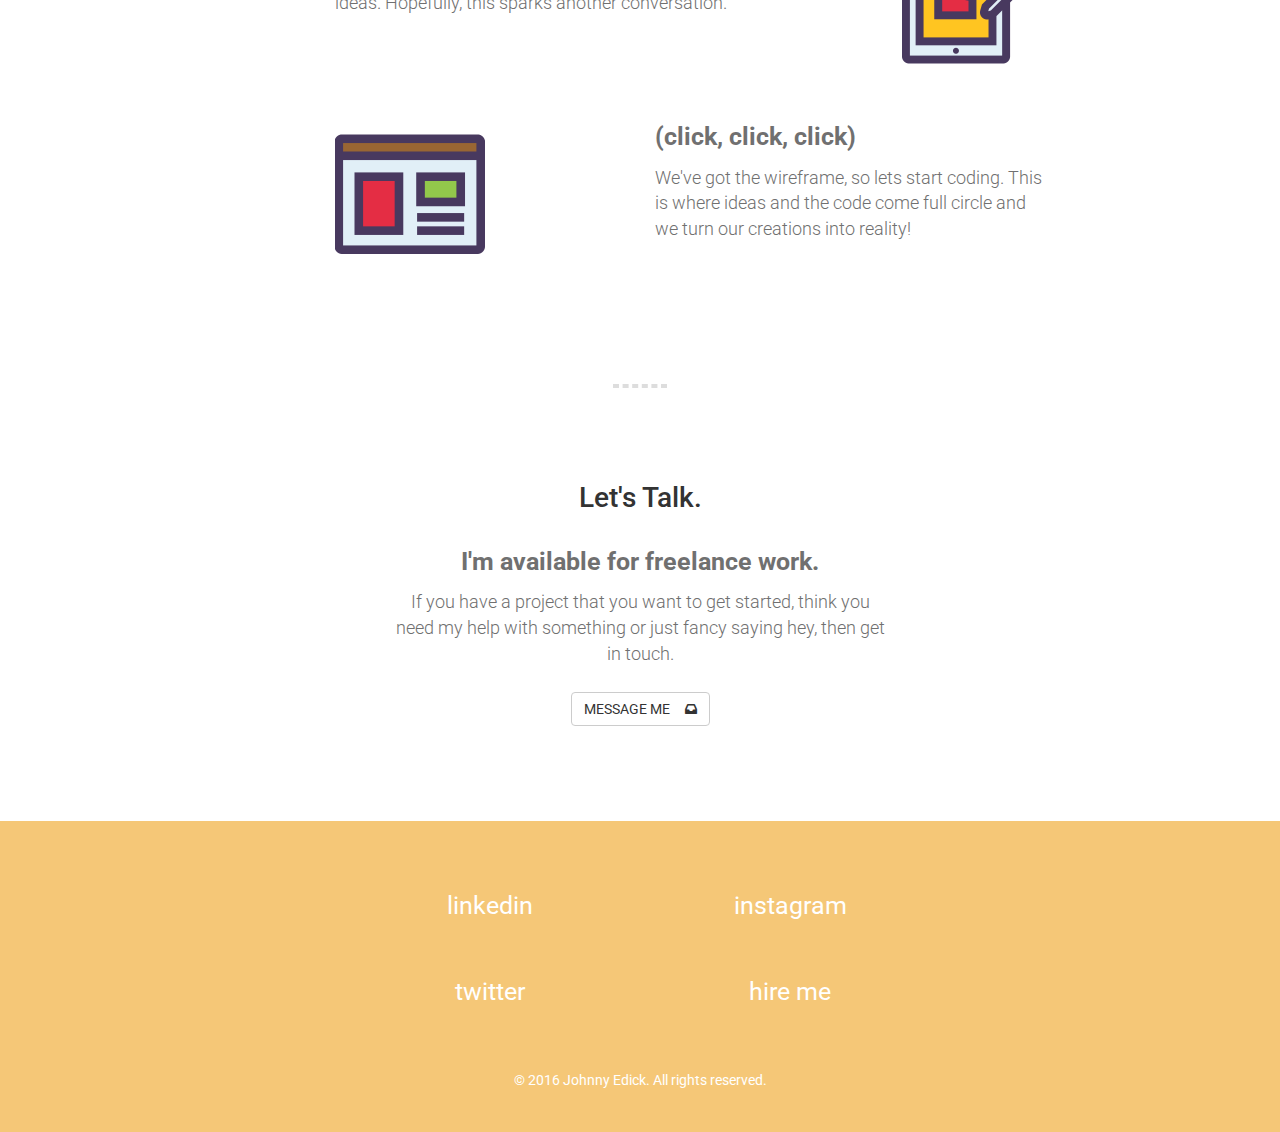
==== commit 19047b6a: "Updates to some copy" ====
--- a/index.html
+++ b/index.html
@@ -1,5 +1,6 @@
 <html lang="en">
 <head>
+	<title>About Me</title>
 	<!-- standard -->
 	<script type="text/javascript" src="bower_components/jquery/dist/jquery.min.js"></script>
 	<script type="text/javascript" src="bower_components/bootstrap/dist/js/bootstrap.min.js"></script>
@@ -60,7 +61,7 @@
 		<div class="collapse navbar-collapse" id="nav-toggled-links">
 			<ul class="nav navbar-nav navbar-right">
 				<li><a href="index.html" class="active">About</a></li>
-				<li><a href="works.html">Works</a></li>
+				<li><a href="works.html">Projects</a></li>
 				<li><a href="notes.html">Notes</a></li>
 			</ul>
 		</div><!-- /.navbar-collapse -->
--- a/css/mah-stylesheet.css
+++ b/css/mah-stylesheet.css
@@ -57,6 +57,8 @@
 ul.nav.navbar-nav.navbar-right {
   padding-top: 15px;
   padding-right: 15px; }
+  ul.nav.navbar-nav.navbar-right li a {
+    font-size: 1.75rem; }
 
 .navbar {
   background-color: white;
@@ -176,7 +178,6 @@
     font-size: 16px;
     font-size: 16px;
     padding: 15px 0;
-    border-top: 1px solid #ddd;
     margin-bottom: 30px; }
 
 footer {
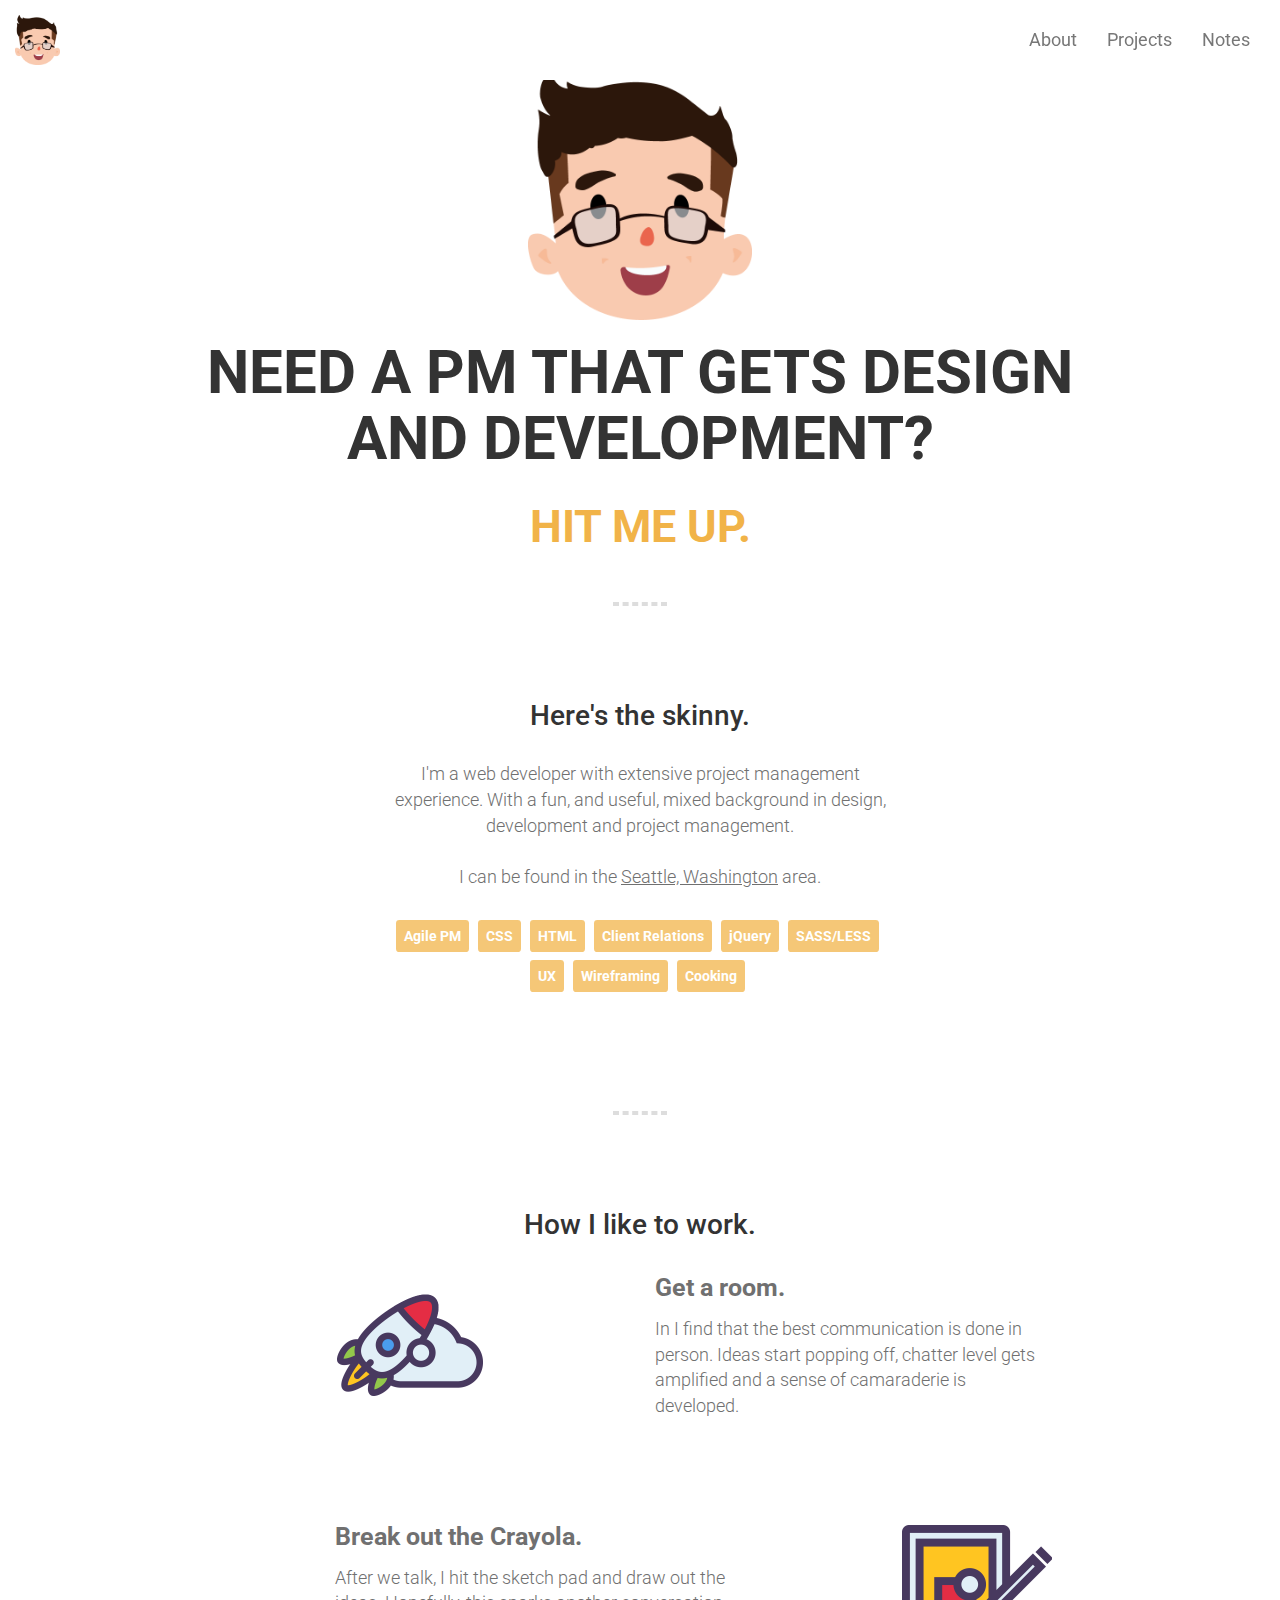
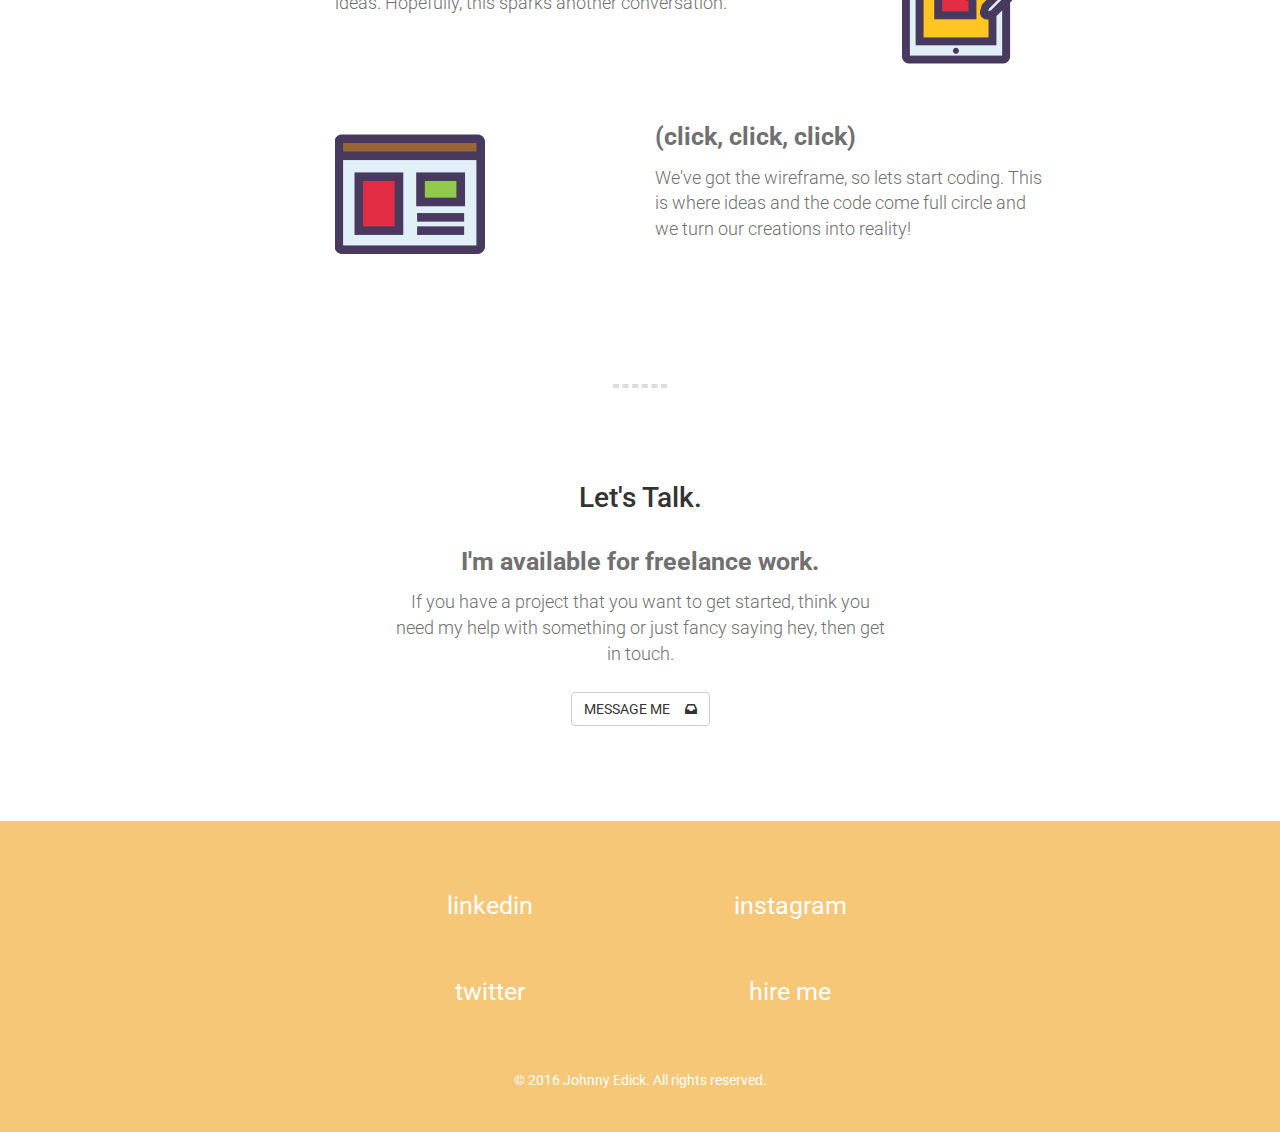
==== commit 70aa0cfc: "fixing home ben" ====
--- a/index.html
+++ b/index.html
@@ -53,7 +53,7 @@
 				<span class="icon-bar"></span>
 				<span class="icon-bar"></span>
 			</button>
-			<a class="navbar-brand" href="#">
+			<a class="navbar-brand" href="index.html">
 				<img class="nav-head" src="img/johnnyHead.png" alt="" /><div class="myname">Johnny Edick</div>
 			</a>
 		</div>
--- a/css/mah-stylesheet.css
+++ b/css/mah-stylesheet.css
@@ -1,6 +1,18 @@
 .font-smoothing {
   -webkit-font-smoothing: antialiased;
   -moz-osx-font-smoothing: grayscale; }
+
+.gutter-right {
+  margin-right: 15px; }
+
+.gutter-bottom {
+  margin-bottom: 15px; }
+
+.gutter-left {
+  margin-left: 15px; }
+
+.gutter-top {
+  margin-top: 15px; }
 
 html {
   font-size: 62.5%;
@@ -122,63 +134,66 @@
 
 .card {
   box-shadow: 0 2px 5px 0 rgba(0, 0, 0, 0.16), 0 2px 10px 0 rgba(0, 0, 0, 0.12); }
-  .card .thumb-box {
-    display: inline-block !important;
-    position: relative !important;
-    overflow: hidden;
-    height: 200px;
-    -webkit-transition: all 0.3s ease;
-    -moz-transition: all 0.3s ease;
-    -ms-transition: all 0.3s ease;
-    -o-transition: all 0.3s ease;
-    transition: all 0.3s ease; }
-    .card .thumb-box img {
-      max-width: 100% !important;
-      overflow: hidden; }
-    .card .thumb-box a {
-      color: transparent;
-      -webkit-transition: all 0.3s ease;
-      -moz-transition: all 0.3s ease;
-      -ms-transition: all 0.3s ease;
-      -o-transition: all 0.3s ease;
-      transition: all 0.3s ease; }
-      .card .thumb-box a:hover .thumb-box-overlay {
-        visibility: visible;
-        opacity: 1;
-        transition-delay: 0s;
-        text-align: center;
-        position: absolute;
-        background-color: rgba(34, 34, 34, 0.5);
-        color: #fff;
-        width: 100%;
-        height: 100%;
-        text-shadow: 0 1px 2px rgba(0, 0, 0, 0.6);
-        -webkit-transition: all 0.3s ease;
-        -moz-transition: all 0.3s ease;
-        -ms-transition: all 0.3s ease;
-        -o-transition: all 0.3s ease;
-        transition: all 0.3s ease; }
-    .card .thumb-box .thumb-box-overlay {
-      visibility: hidden;
-      opacity: 0;
-      -webkit-transition: all 0.3s ease;
-      -moz-transition: all 0.3s ease;
-      -ms-transition: all 0.3s ease;
-      -o-transition: all 0.3s ease;
-      transition: all 0.3s ease; }
-      .card .thumb-box .thumb-box-overlay span {
-        margin: auto;
-        position: absolute;
-        top: 80px;
-        left: 0;
-        bottom: 0;
-        right: 0;
-        font-size: 24px; }
-  .card .thumb-title {
-    font-size: 16px;
-    font-size: 16px;
-    padding: 15px 0;
-    margin-bottom: 30px; }
+
+.card {
+  margin-top: 10px;
+  box-sizing: border-box;
+  border-radius: 2px;
+  background-clip: padding-box; }
+
+.card span.card-title {
+  color: #fff;
+  font-size: 24px;
+  font-weight: 300;
+  text-transform: uppercase; }
+
+.card .card-image {
+  position: relative;
+  overflow: hidden; }
+
+.card .card-image img {
+  border-radius: 2px 2px 0 0;
+  background-clip: padding-box;
+  position: relative;
+  z-index: -1; }
+
+.card .card-image span.card-title {
+  position: absolute;
+  bottom: 0;
+  left: 0;
+  padding: 16px; }
+
+.card .card-content {
+  padding: 16px;
+  border-radius: 0 0 2px 2px;
+  background-clip: padding-box;
+  box-sizing: border-box; }
+
+.card .card-content p {
+  margin: 0;
+  color: inherit; }
+
+.card .card-content span.card-title {
+  line-height: 48px; }
+
+.card .card-action {
+  border-top: 1px solid rgba(160, 160, 160, 0.2);
+  padding: 16px; }
+
+.card .card-action a {
+  color: #ffab40;
+  margin-right: 16px;
+  transition: color 0.3s ease;
+  text-transform: uppercase; }
+
+.card .card-action a:hover {
+  color: #ffd8a6;
+  text-decoration: none; }
+
+.works .modal h4 {
+  color: #ffab40;
+  text-transform: uppercase;
+  font-weight: 400; }
 
 footer {
   background: #f5c777;
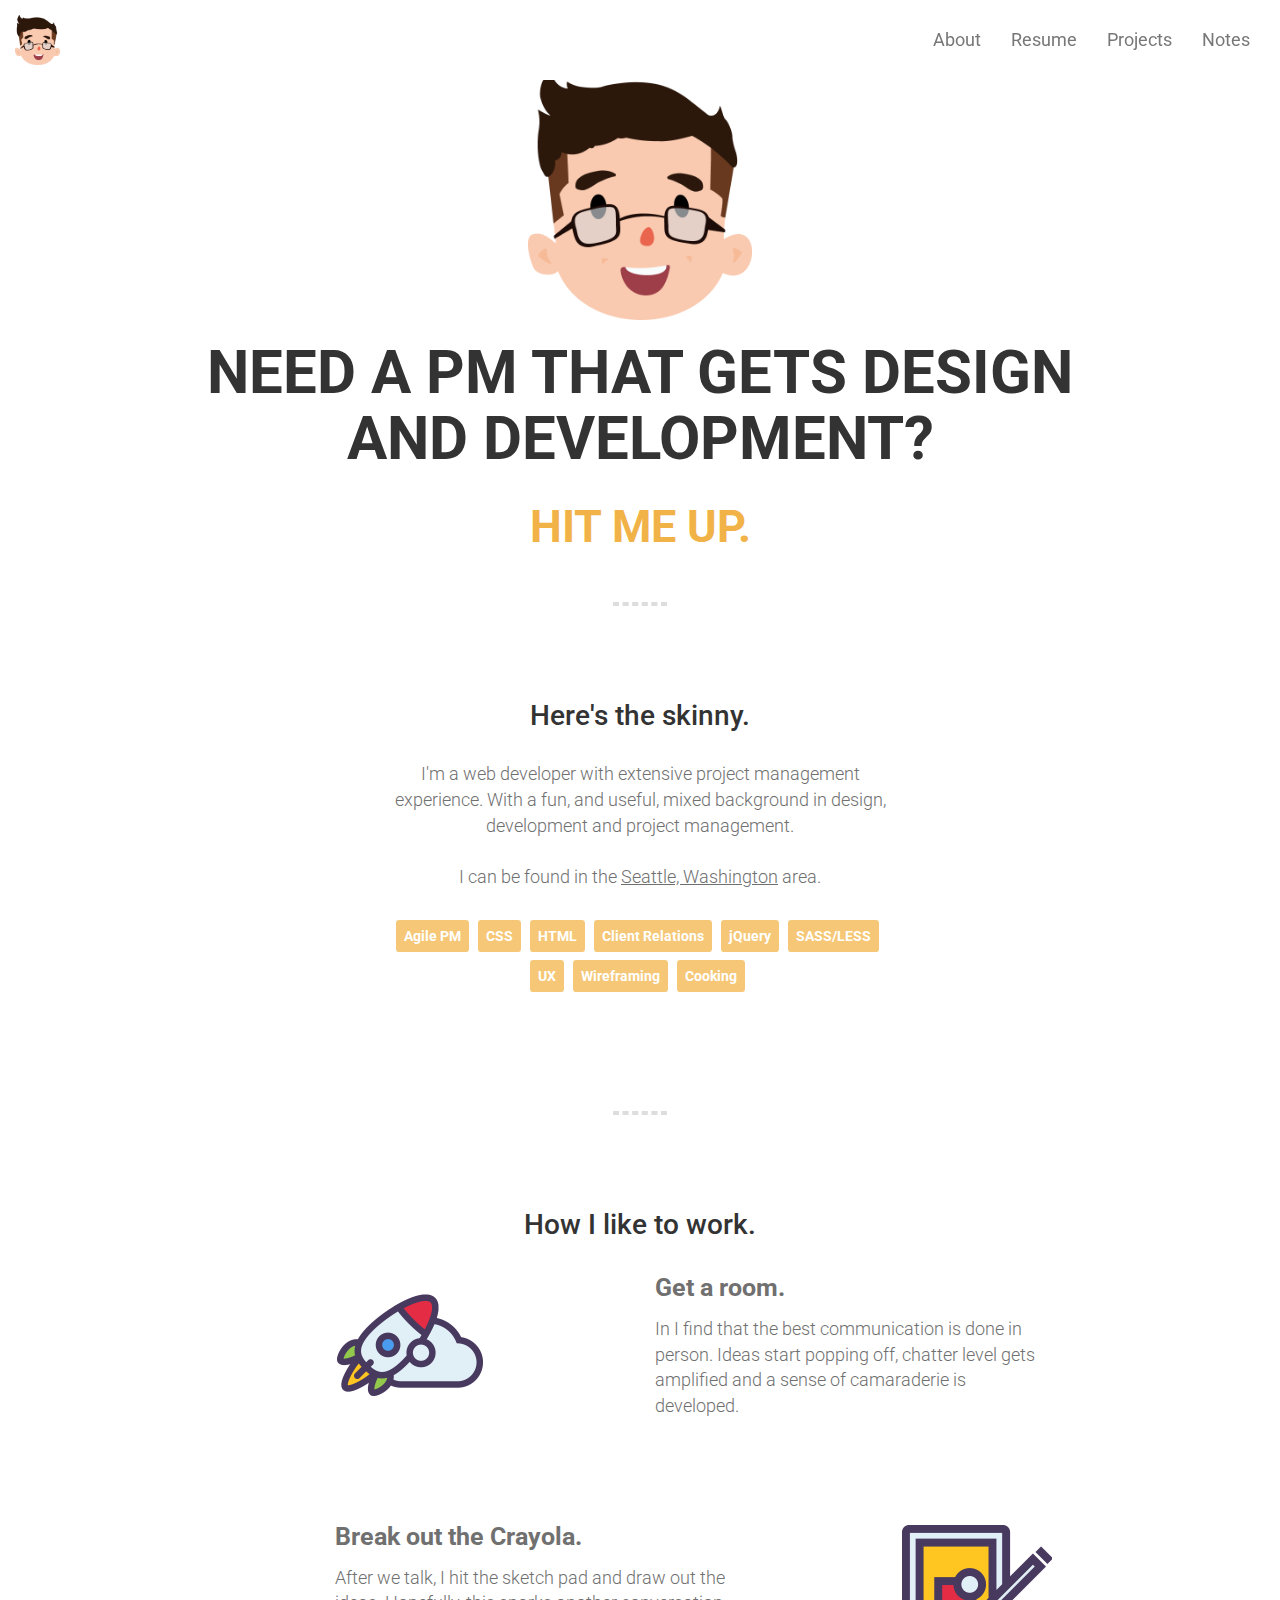
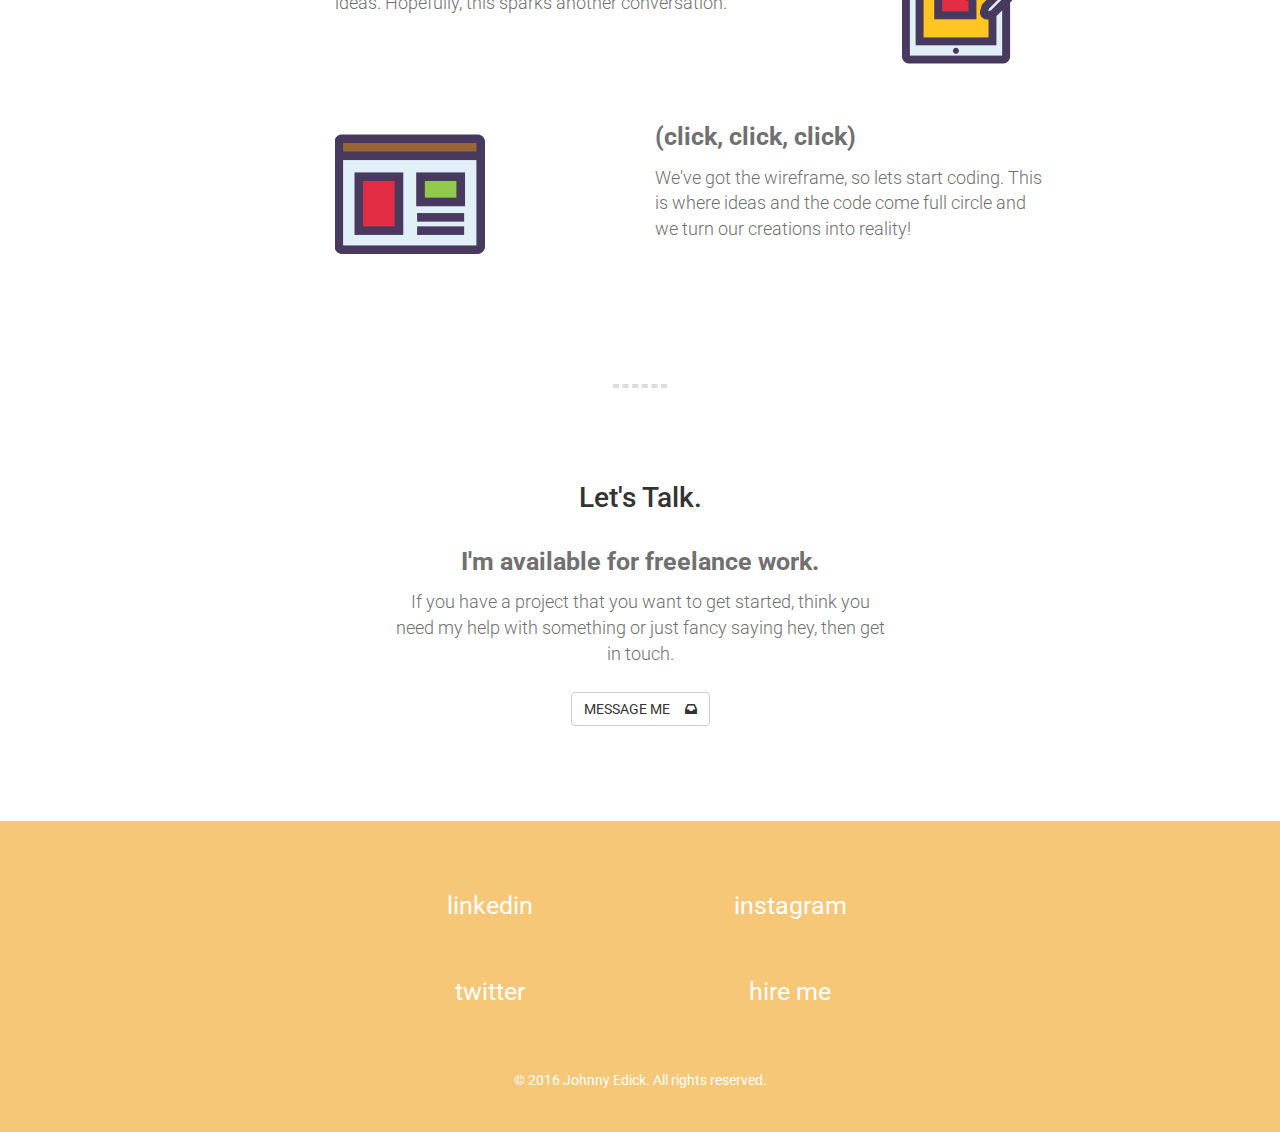
==== commit 3c04440b: "adding resume" ====
--- a/index.html
+++ b/index.html
@@ -61,6 +61,7 @@
 		<div class="collapse navbar-collapse" id="nav-toggled-links">
 			<ul class="nav navbar-nav navbar-right">
 				<li><a href="index.html" class="active">About</a></li>
+				<li><a href="assets/JohnnyEdickResume.pdf">Resume</a></li>
 				<li><a href="works.html">Projects</a></li>
 				<li><a href="notes.html">Notes</a></li>
 			</ul>
@@ -198,4 +199,14 @@
 	</div>
 </footer>
 </body>
-</html>+<script>
+  (function(i,s,o,g,r,a,m){i['GoogleAnalyticsObject']=r;i[r]=i[r]||function(){
+  (i[r].q=i[r].q||[]).push(arguments)},i[r].l=1*new Date();a=s.createElement(o),
+  m=s.getElementsByTagName(o)[0];a.async=1;a.src=g;m.parentNode.insertBefore(a,m)
+  })(window,document,'script','https://www.google-analytics.com/analytics.js','ga');
+
+  ga('create', 'UA-77666416-2', 'auto');
+  ga('send', 'pageview');
+
+</script>
+</html>
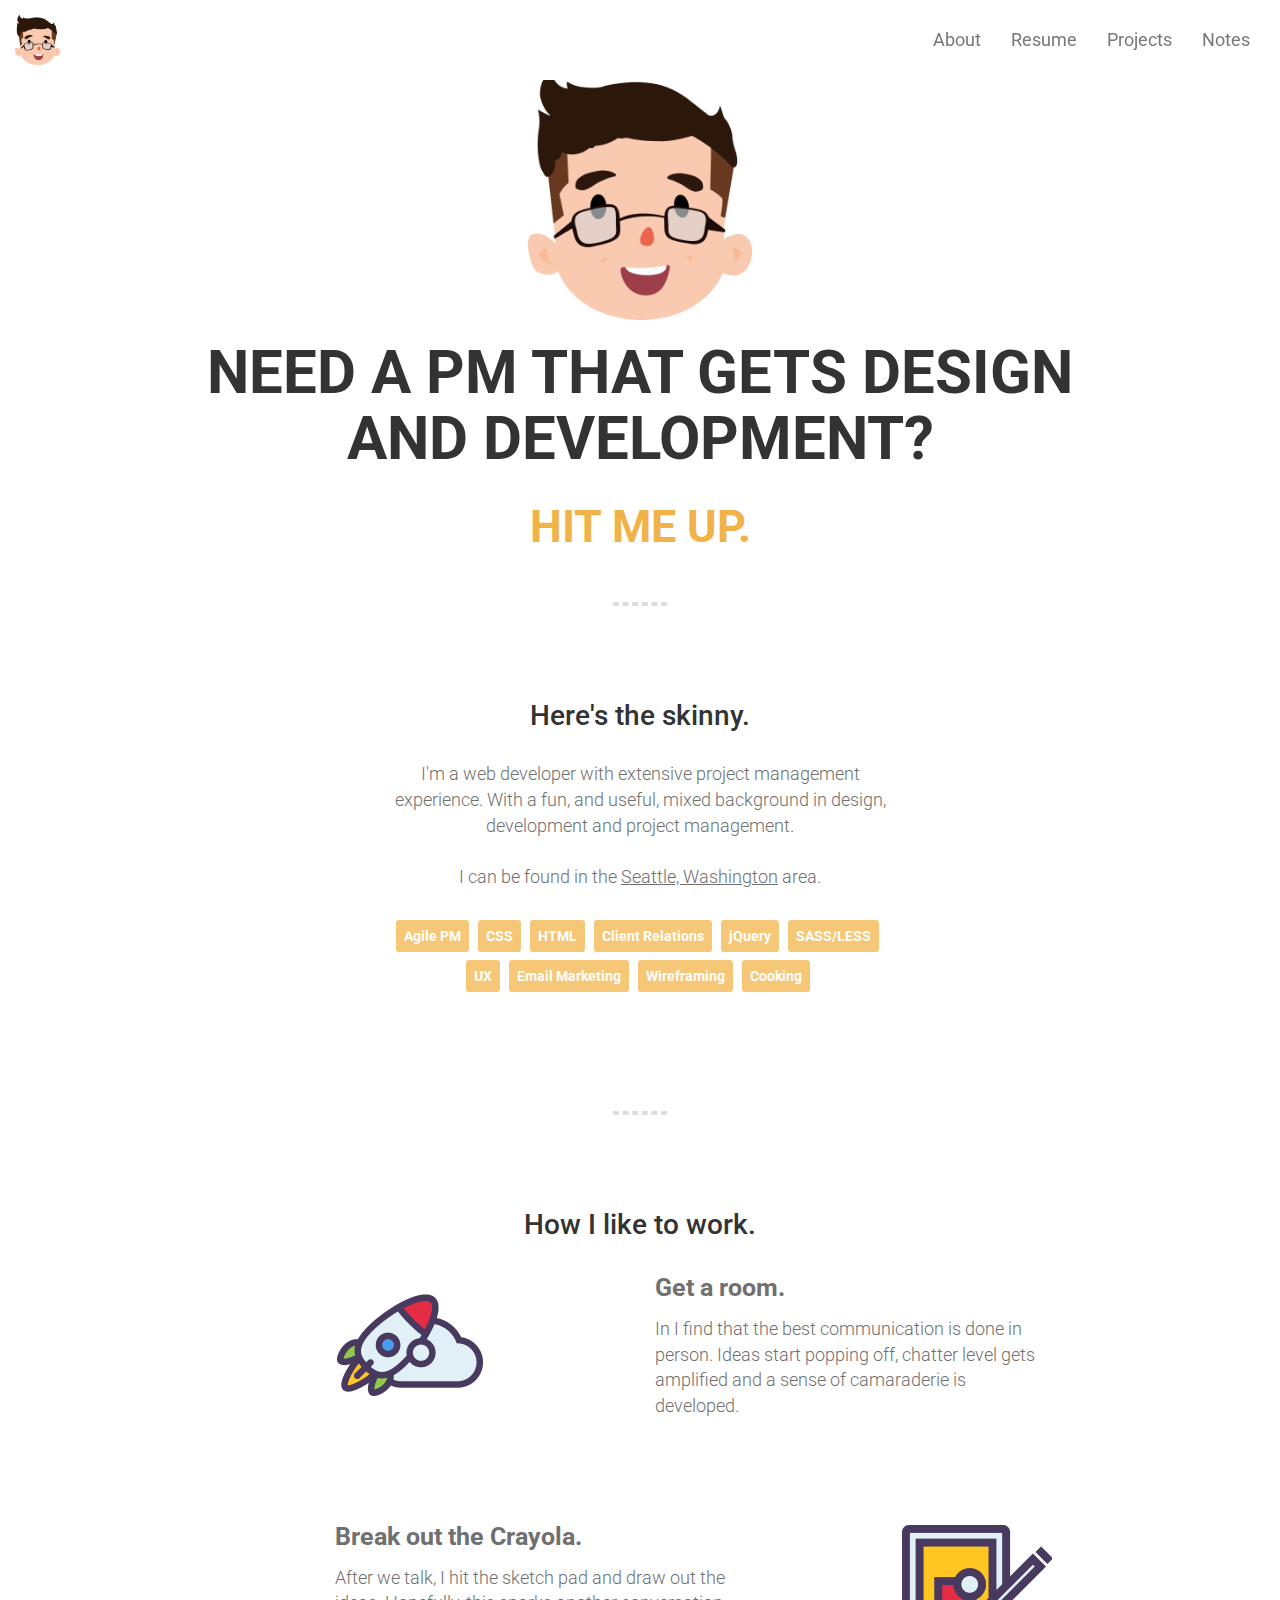
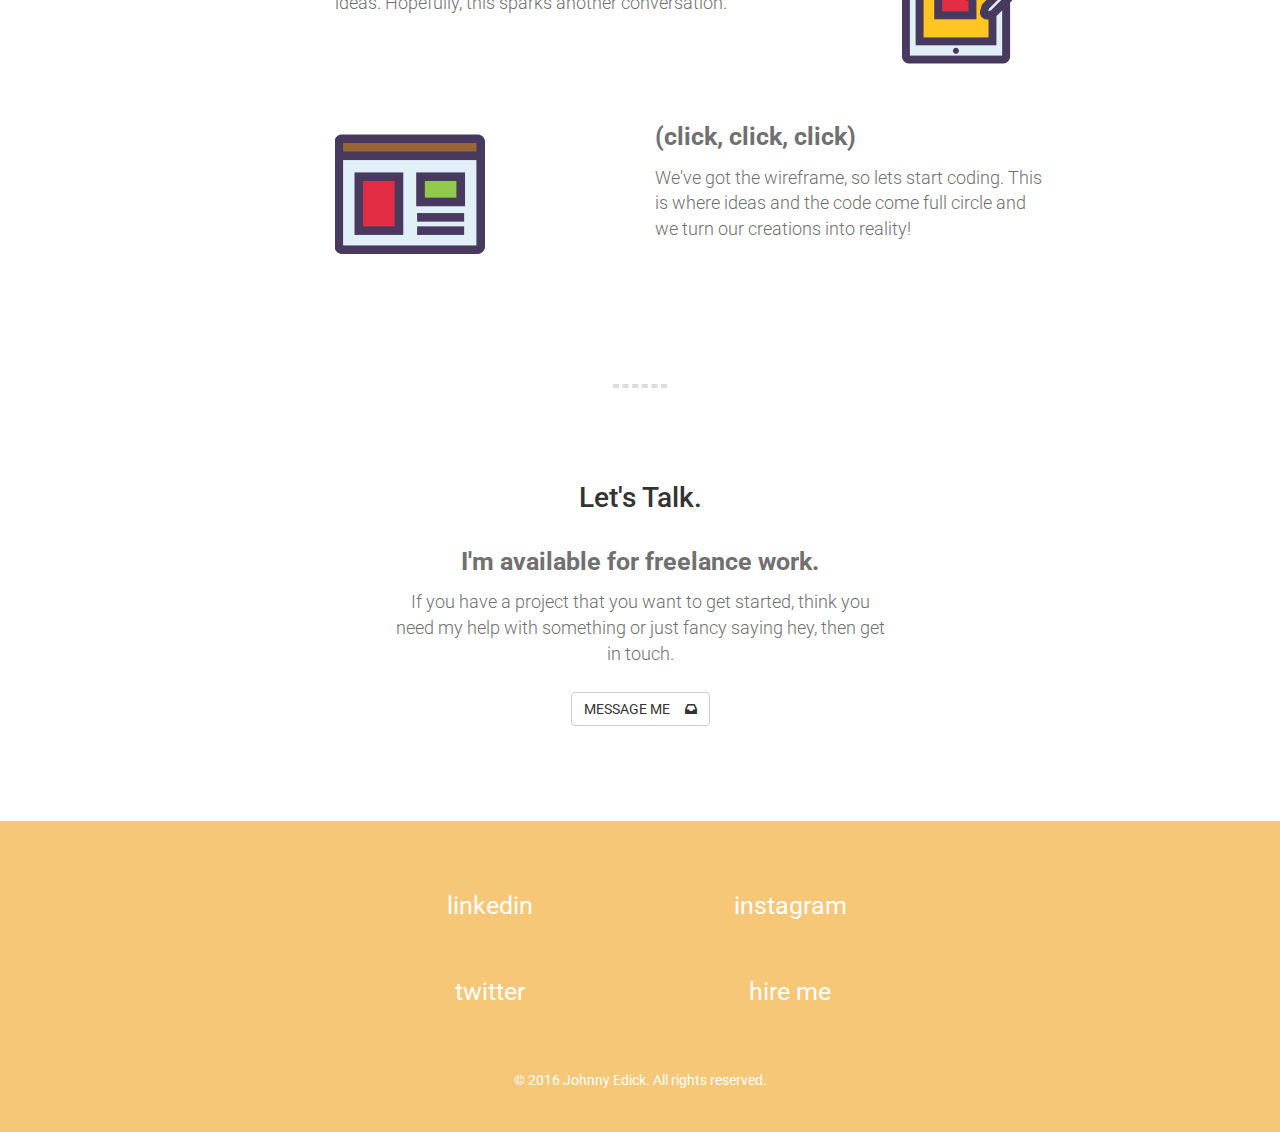
==== commit f6340ff8: "New skill" ====
--- a/index.html
+++ b/index.html
@@ -103,6 +103,7 @@
 				<span class="label label-default label-gold">jQuery</span>
 				<span class="label label-default label-gold">SASS/LESS</span>
 				<span class="label label-default label-gold">UX</span>
+				<span class="label label-default label-gold">Email Marketing</span>
 				<span class="label label-default label-gold">Wireframing</span>
 				<span class="label label-default label-gold" data-toggle="tooltip" data-placement="right" title="With the girlfriends help">Cooking</span>
 		</span>
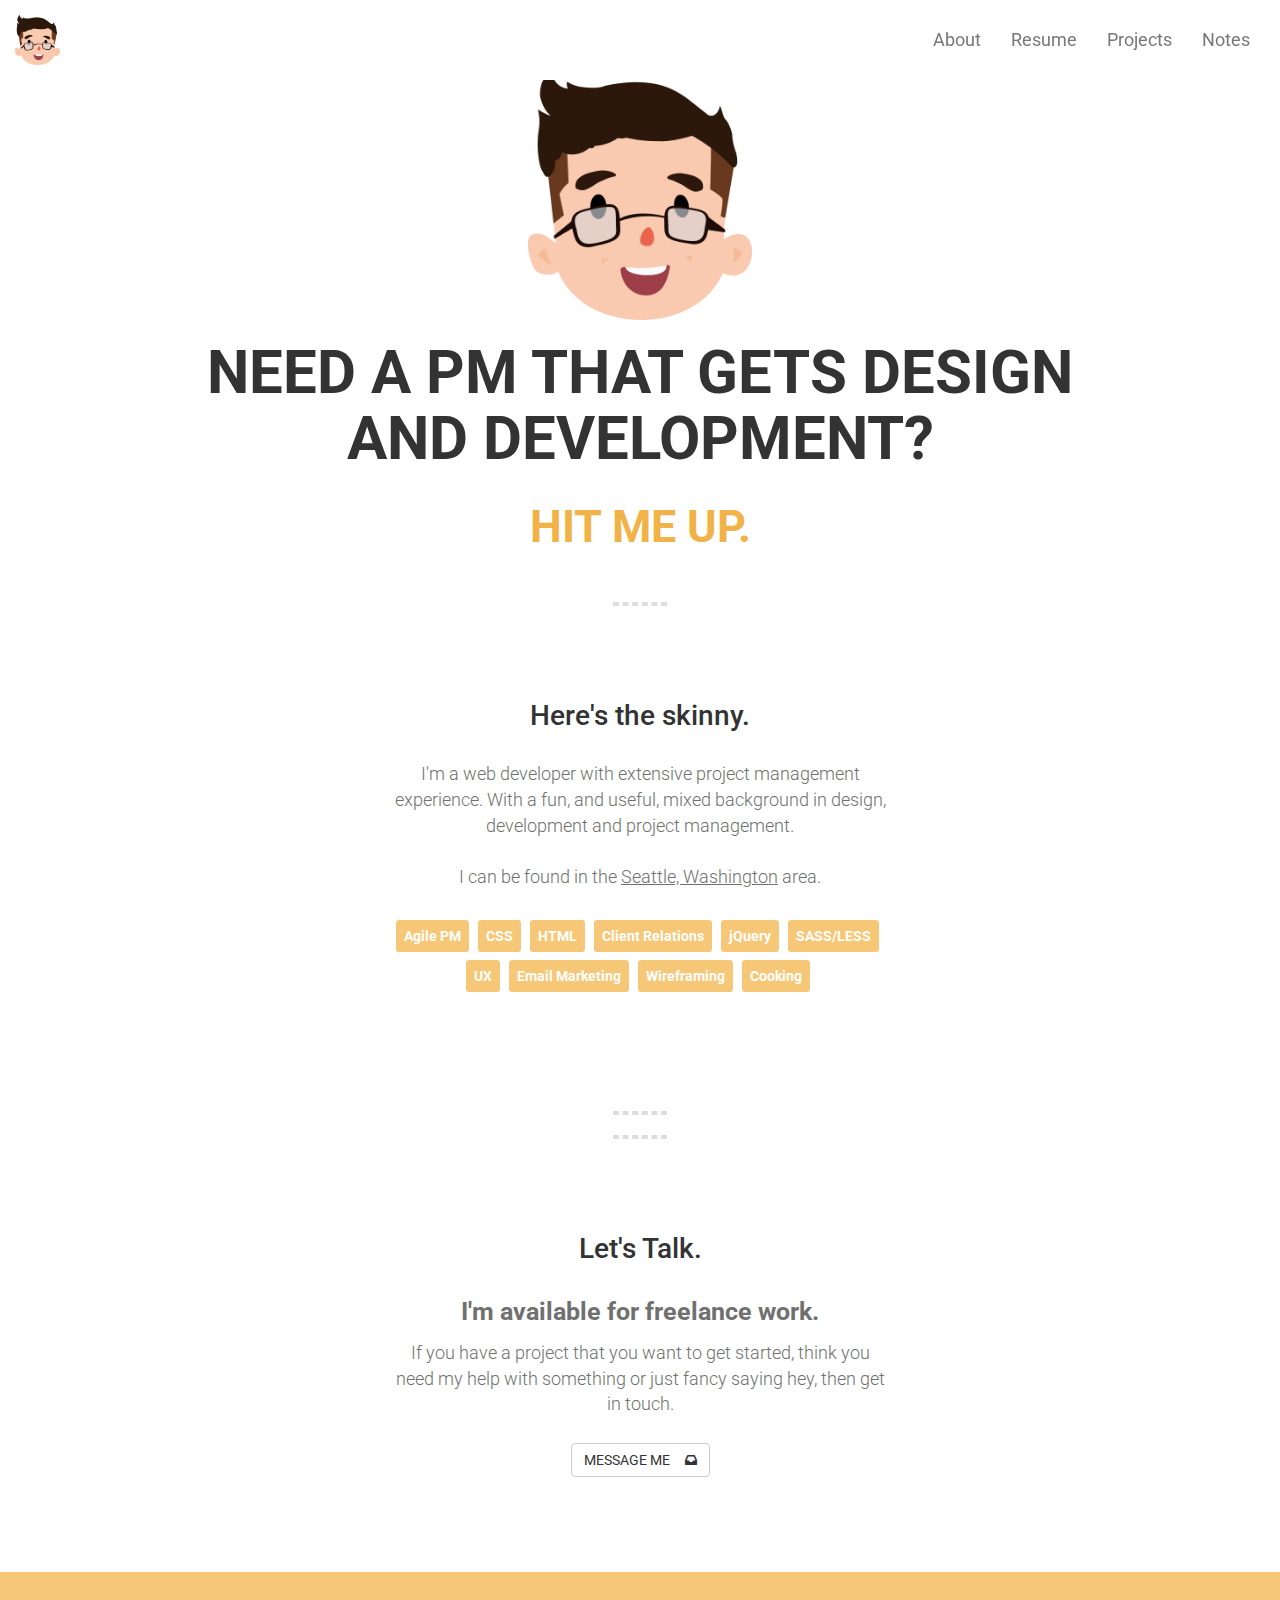
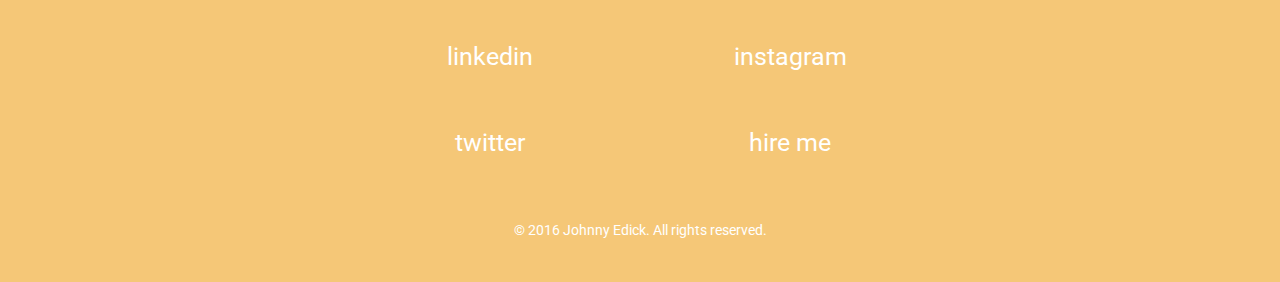
==== commit 1596c5ca: "hiding a section until i can update" ====
--- a/index.html
+++ b/index.html
@@ -109,7 +109,7 @@
 		</span>
 	</section><!-- end of hello section -->
 	<hr>
-	
+	<!-- hide for now
 	<section class="enjoys">
 		<span class="headline text-center hidden-sm hidden-xs">
 			<h4>How I like to work.</h4>
@@ -144,7 +144,7 @@
 			</div>
 		</span>
 	</section>
-	
+	end hide for now -->
 	<!-- visibile sm xs -->
 	<section class="work text-center hidden-md hidden-lg">
 		<span class="headline">
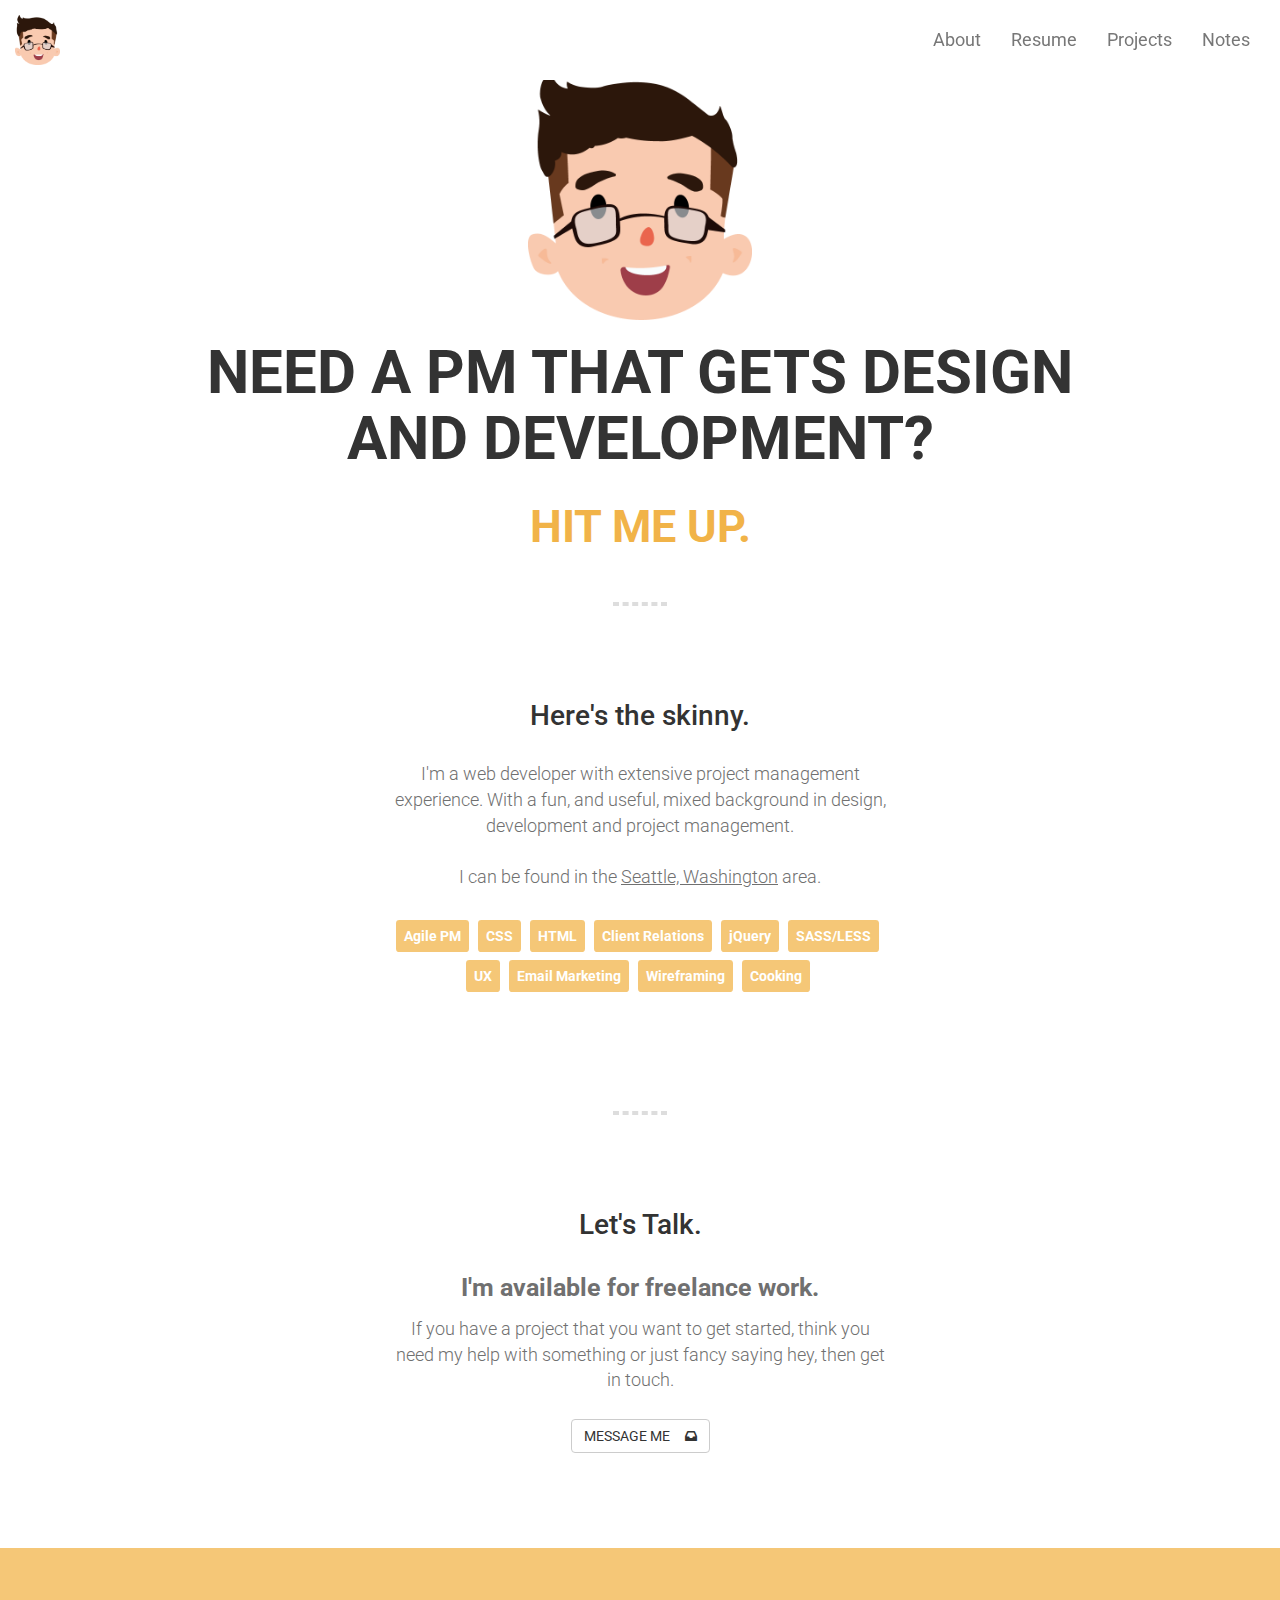
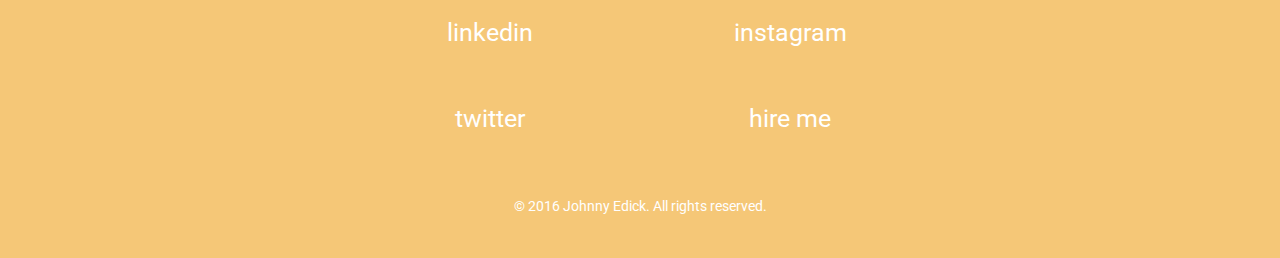
==== commit ac0cab92: "Hidding the hr as well" ====
--- a/index.html
+++ b/index.html
@@ -108,8 +108,8 @@
 				<span class="label label-default label-gold" data-toggle="tooltip" data-placement="right" title="With the girlfriends help">Cooking</span>
 		</span>
 	</section><!-- end of hello section -->
+	<!-- hide for now
 	<hr>
-	<!-- hide for now
 	<section class="enjoys">
 		<span class="headline text-center hidden-sm hidden-xs">
 			<h4>How I like to work.</h4>
